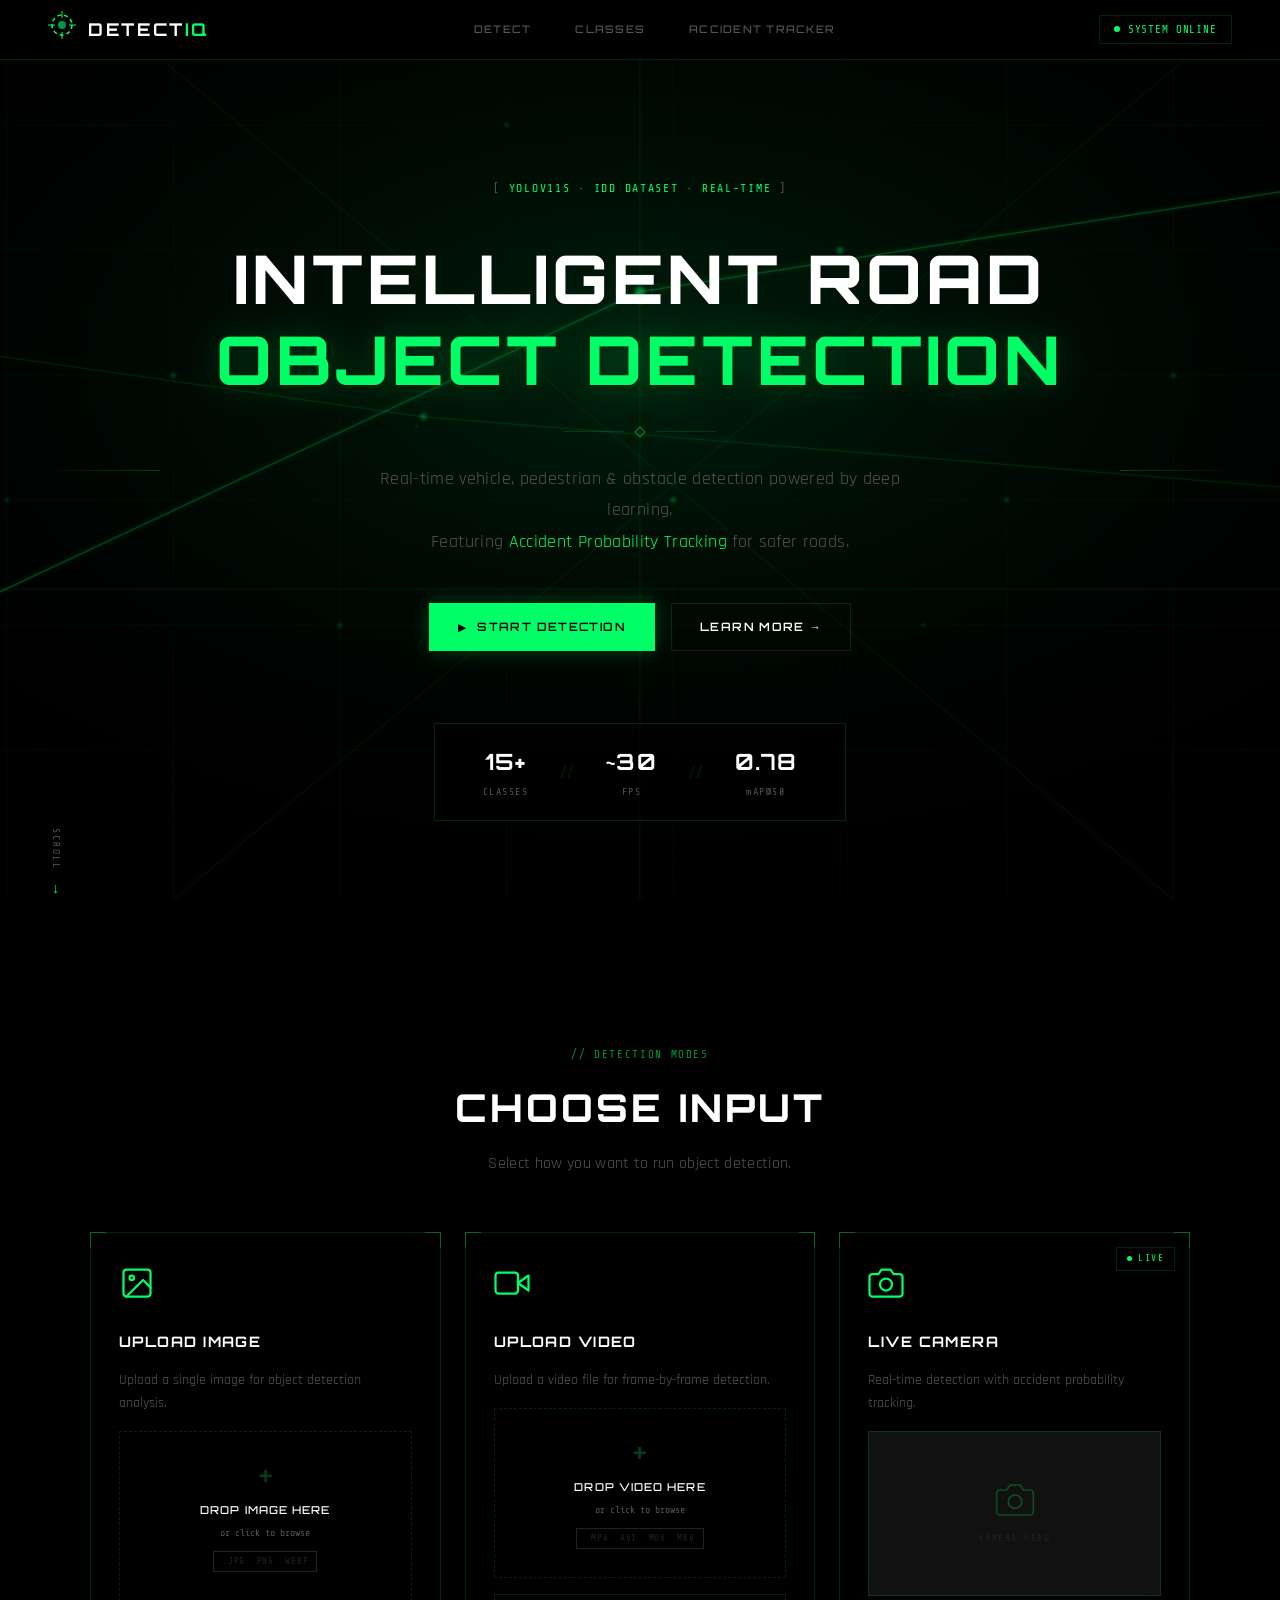
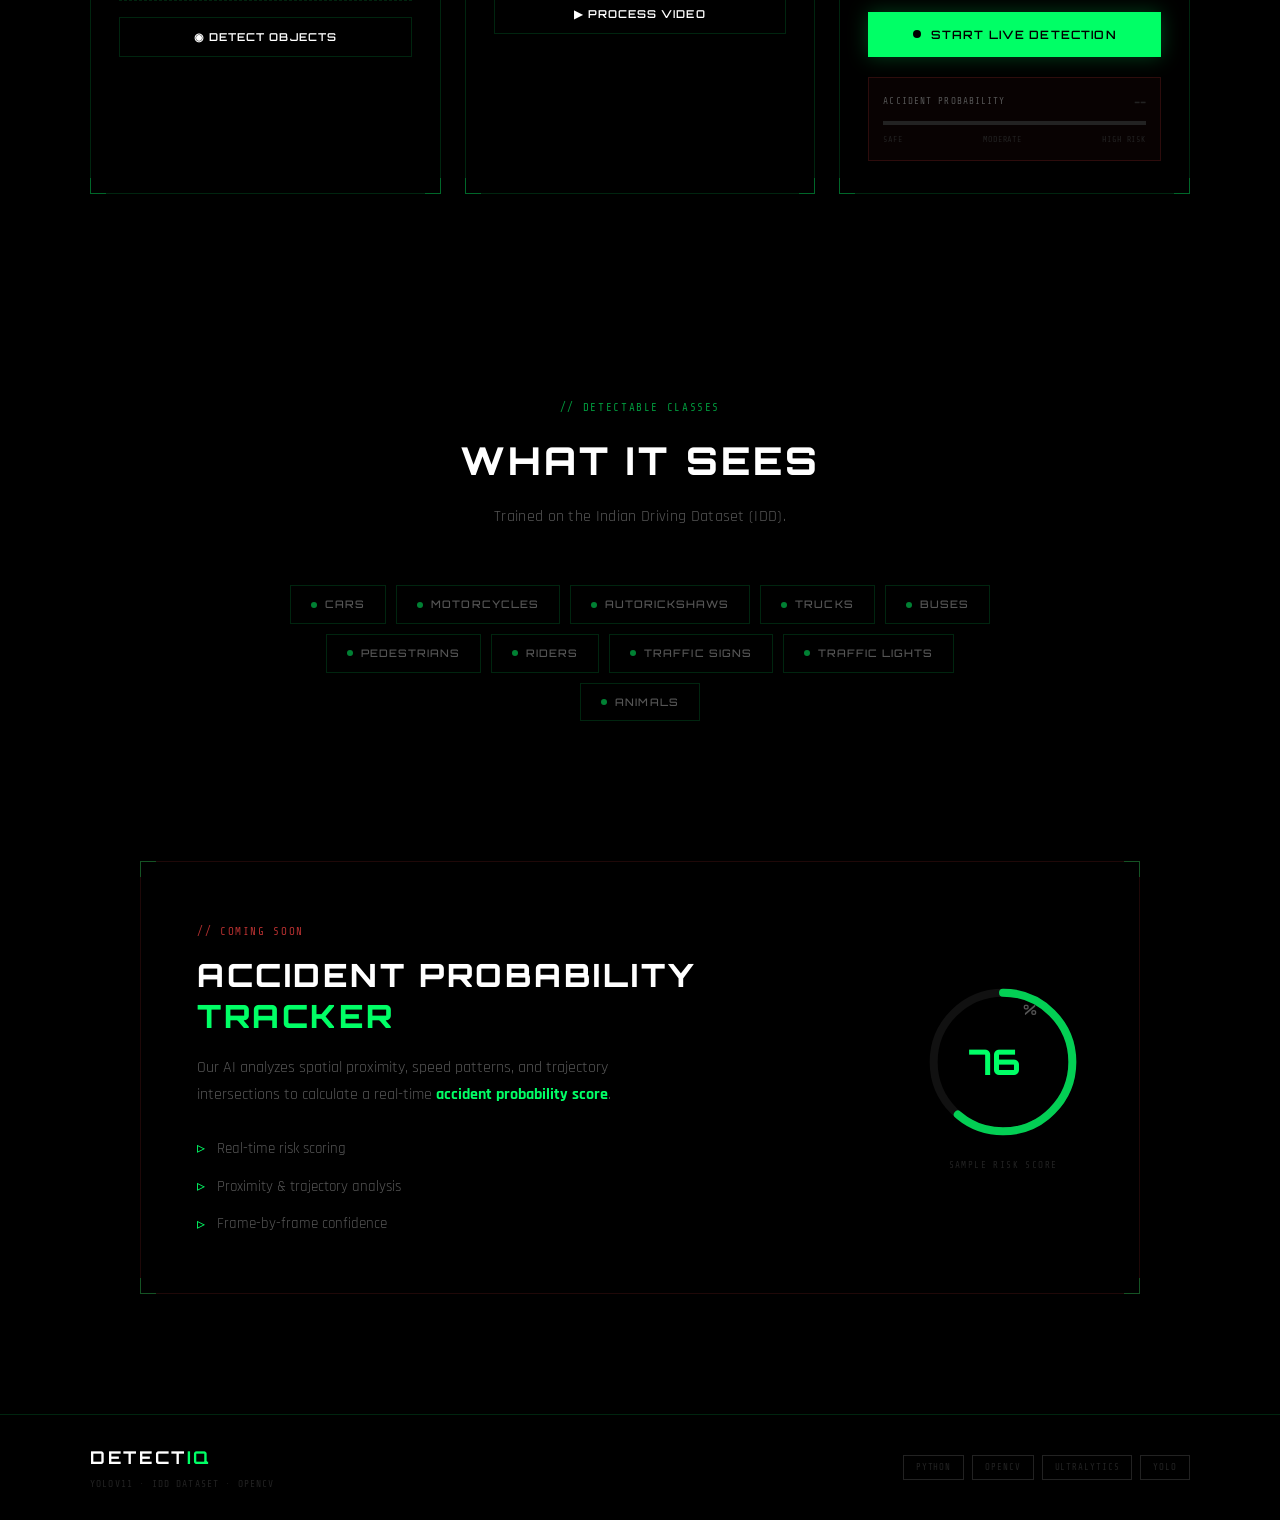
==== frontend/index.html @ 6ae64186 "Add files via upload" ====
<!DOCTYPE html>
<html lang="en">
<head>
    <meta charset="UTF-8">
    <meta name="viewport" content="width=device-width, initial-scale=1.0">
    <title>DetectIQ — Intelligent Road Detection</title>
    <meta name="description" content="AI-powered road object detection with real-time accident probability tracking.">
    <link rel="stylesheet" href="style.css">
    <link rel="preconnect" href="https://fonts.googleapis.com">
    <link rel="preconnect" href="https://fonts.gstatic.com" crossorigin>
    <link href="https://fonts.googleapis.com/css2?family=Orbitron:wght@400;500;600;700;800;900&family=Rajdhani:wght@300;400;500;600;700&family=Share+Tech+Mono&display=swap" rel="stylesheet">
</head>
<body>

    <svg class="bg-svg" viewBox="0 0 1920 1080" preserveAspectRatio="xMidYMid slice" xmlns="http://www.w3.org/2000/svg">
        <defs>
            <radialGradient id="glow1" cx="50%" cy="40%" r="60%">
                <stop offset="0%" stop-color="#00ff6620"/>
                <stop offset="100%" stop-color="transparent"/>
            </radialGradient>
            <filter id="blur1">
                <feGaussianBlur stdDeviation="2"/>
            </filter>
            <filter id="blur2">
                <feGaussianBlur stdDeviation="4"/>
            </filter>
            <filter id="glow-filter">
                <feGaussianBlur stdDeviation="3" result="blur"/>
                <feMerge>
                    <feMergeNode in="blur"/>
                    <feMergeNode in="SourceGraphic"/>
                </feMerge>
            </filter>
        </defs>

        <rect width="1920" height="1080" fill="url(#glow1)"/>

        <g stroke="#0a2a0a" stroke-width="0.5" opacity="0.6">
            
            <line x1="200" y1="0" x2="200" y2="1080"/>
            <line x1="400" y1="0" x2="400" y2="1080"/>
            <line x1="600" y1="0" x2="600" y2="1080"/>
            <line x1="800" y1="0" x2="800" y2="1080"/>
            <line x1="1000" y1="0" x2="1000" y2="1080"/>
            <line x1="1200" y1="0" x2="1200" y2="1080"/>
            <line x1="1400" y1="0" x2="1400" y2="1080"/>
            <line x1="1600" y1="0" x2="1600" y2="1080"/>
            
            <line x1="0" y1="150" x2="1920" y2="150"/>
            <line x1="0" y1="300" x2="1920" y2="300"/>
            <line x1="0" y1="450" x2="1920" y2="450"/>
            <line x1="0" y1="600" x2="1920" y2="600"/>
            <line x1="0" y1="750" x2="1920" y2="750"/>
            <line x1="0" y1="900" x2="1920" y2="900"/>
        </g>

        <g filter="url(#glow-filter)">
            
            <line x1="0" y1="800" x2="960" y2="350" stroke="#00ff66" stroke-width="1.5" opacity="0.25"/>
            <line x1="960" y1="350" x2="1920" y2="200" stroke="#00ff66" stroke-width="1.5" opacity="0.25"/>
            
            <line x1="0" y1="400" x2="700" y2="500" stroke="#00ff66" stroke-width="1" opacity="0.15"/>
            <line x1="700" y1="500" x2="1920" y2="600" stroke="#00ff66" stroke-width="1" opacity="0.15"/>
            
            <line x1="960" y1="0" x2="960" y2="1080" stroke="#00ff66" stroke-width="1" opacity="0.1"/>
            
            <line x1="300" y1="0" x2="1600" y2="1080" stroke="#00ff66" stroke-width="0.8" opacity="0.12"/>
            <line x1="1700" y1="0" x2="400" y2="1080" stroke="#00ff66" stroke-width="0.8" opacity="0.12"/>
        </g>

        <g filter="url(#blur1)">
            <circle cx="960" cy="350" r="6" fill="#00ff66" opacity="0.4"/>
            <circle cx="700" cy="500" r="4" fill="#00ff66" opacity="0.3"/>
            <circle cx="400" cy="450" r="3" fill="#00ff66" opacity="0.25"/>
            <circle cx="1200" cy="300" r="4" fill="#00ff66" opacity="0.3"/>
            <circle cx="1400" cy="600" r="3" fill="#00ff66" opacity="0.2"/>
            <circle cx="600" cy="750" r="3" fill="#00ff66" opacity="0.2"/>
            <circle cx="200" cy="600" r="2.5" fill="#00ff66" opacity="0.2"/>
            <circle cx="1600" cy="450" r="3" fill="#00ff66" opacity="0.2"/>
            <circle cx="1000" cy="600" r="3.5" fill="#00ff66" opacity="0.25"/>
            <circle cx="800" cy="150" r="2.5" fill="#00ff66" opacity="0.2"/>
            <circle cx="500" cy="300" r="2" fill="#00ff66" opacity="0.15"/>
            <circle cx="1300" cy="750" r="2.5" fill="#00ff66" opacity="0.15"/>
        </g>

        <circle cx="960" cy="350" r="12" fill="none" stroke="#00ff66" stroke-width="0.8" opacity="0.3">
            <animate attributeName="r" values="12;24;12" dur="3s" repeatCount="indefinite"/>
            <animate attributeName="opacity" values="0.3;0;0.3" dur="3s" repeatCount="indefinite"/>
        </circle>
        <circle cx="960" cy="350" r="20" fill="none" stroke="#00ff66" stroke-width="0.5" opacity="0.15">
            <animate attributeName="r" values="20;36;20" dur="3s" begin="0.5s" repeatCount="indefinite"/>
            <animate attributeName="opacity" values="0.15;0;0.15" dur="3s" begin="0.5s" repeatCount="indefinite"/>
        </circle>

        <line x1="0" y1="0" x2="1920" y2="0" stroke="#00ff66" stroke-width="1" opacity="0.08">
            <animate attributeName="y1" values="0;1080;0" dur="8s" repeatCount="indefinite"/>
            <animate attributeName="y2" values="0;1080;0" dur="8s" repeatCount="indefinite"/>
        </line>

        <g fill="#00ff66" opacity="0.35">
            <rect x="920" y="370" width="4" height="4" rx="1">
                <animate attributeName="opacity" values="0.35;0.1;0.35" dur="2s" repeatCount="indefinite"/>
            </rect>
            <rect x="980" y="340" width="3" height="3" rx="1">
                <animate attributeName="opacity" values="0.2;0.4;0.2" dur="1.5s" repeatCount="indefinite"/>
            </rect>
            <rect x="940" y="360" width="3" height="3" rx="1">
                <animate attributeName="opacity" values="0.3;0.1;0.3" dur="2.5s" repeatCount="indefinite"/>
            </rect>
            <rect x="690" y="510" width="3" height="3" rx="1">
                <animate attributeName="opacity" values="0.2;0.35;0.2" dur="2s" repeatCount="indefinite"/>
            </rect>
            <rect x="1210" y="310" width="3" height="3" rx="1">
                <animate attributeName="opacity" values="0.3;0.15;0.3" dur="1.8s" repeatCount="indefinite"/>
            </rect>
        </g>

        <g stroke="#00ff66" stroke-width="1" fill="none" opacity="0.2">
            
            <polyline points="50,50 50,30 70,30"/>
            <polyline points="50,50 50,70 70,70" transform="translate(0,0)"/>
            
            <polyline points="1870,30 1870,50 1850,50" transform="translate(0,0)"/>
            <polyline points="1850,30 1870,30 1870,50"/>
            
            <polyline points="50,1030 50,1050 70,1050"/>
            <polyline points="1850,1050 1870,1050 1870,1030"/>
        </g>
    </svg>

    <nav class="navbar">
        <div class="nav-brand">
            <div class="brand-icon">
                
                <svg width="28" height="28" viewBox="0 0 28 28" fill="none">
                    <circle cx="14" cy="14" r="10" stroke="#00ff66" stroke-width="1.5" stroke-dasharray="4 3"/>
                    <circle cx="14" cy="14" r="4" fill="#00ff66" opacity="0.6"/>
                    <line x1="14" y1="0" x2="14" y2="7" stroke="#00ff66" stroke-width="1"/>
                    <line x1="14" y1="21" x2="14" y2="28" stroke="#00ff66" stroke-width="1"/>
                    <line x1="0" y1="14" x2="7" y2="14" stroke="#00ff66" stroke-width="1"/>
                    <line x1="21" y1="14" x2="28" y2="14" stroke="#00ff66" stroke-width="1"/>
                </svg>
            </div>
            <span class="brand-text">DETECT<span class="brand-accent">IQ</span></span>
        </div>
        <div class="nav-links">
            <a href="#detect" class="nav-link">DETECT</a>
            <a href="#features" class="nav-link">CLASSES</a>
            <a href="#accident" class="nav-link">ACCIDENT TRACKER</a>
        </div>
        <div class="nav-status">
            <span class="status-dot"></span>
            <span class="status-text">SYSTEM ONLINE</span>
        </div>
    </nav>

    <section class="hero">
        <div class="hero-hud-line hero-hud-line--left"></div>
        <div class="hero-hud-line hero-hud-line--right"></div>

        <div class="hero-tag">
            <span class="tag-bracket">[</span>
            YOLOV11S &middot; IDD DATASET &middot; REAL-TIME
            <span class="tag-bracket">]</span>
        </div>

        <h1 class="hero-title">
            <span class="title-line">INTELLIGENT ROAD</span>
            <span class="title-line title-line--accent">OBJECT DETECTION</span>
        </h1>

        <div class="hero-divider">
            <span class="divider-line"></span>
            <span class="divider-diamond"></span>
            <span class="divider-line"></span>
        </div>

        <p class="hero-subtitle">
            Real-time vehicle, pedestrian & obstacle detection powered by deep learning.<br>
            Featuring <span class="text-green">Accident Probability Tracking</span> for safer roads.
        </p>

        <div class="hero-actions">
            <a href="#detect" class="btn btn-primary">
                <span class="btn-icon">▶</span>
                START DETECTION
            </a>
            <a href="#features" class="btn btn-outline">
                LEARN MORE →
            </a>
        </div>

        <div class="stats-bar">
            <div class="stat">
                <span class="stat-value">15+</span>
                <span class="stat-label">CLASSES</span>
            </div>
            <div class="stat-sep">//</div>
            <div class="stat">
                <span class="stat-value">~30</span>
                <span class="stat-label">FPS</span>
            </div>
            <div class="stat-sep">//</div>
            <div class="stat">
                <span class="stat-value">0.78</span>
                <span class="stat-label">mAP@50</span>
            </div>
        </div>

        <div class="scroll-indicator">
            <span class="scroll-text">SCROLL</span>
            <span class="scroll-arrow">↓</span>
        </div>
    </section>

    <section class="detect-section" id="detect">
        <div class="section-header">
            <span class="section-tag">// DETECTION MODES</span>
            <h2 class="section-title">CHOOSE INPUT</h2>
            <p class="section-desc">Select how you want to run object detection.</p>
        </div>

        <div class="cards-grid">

            <div class="detect-card">
                <div class="card-corner card-corner--tl"></div>
                <div class="card-corner card-corner--tr"></div>
                <div class="card-corner card-corner--bl"></div>
                <div class="card-corner card-corner--br"></div>

                <div class="card-icon">
                    <svg width="36" height="36" viewBox="0 0 24 24" fill="none" stroke="#00ff66" stroke-width="1.5" stroke-linecap="round" stroke-linejoin="round">
                        <rect x="3" y="3" width="18" height="18" rx="2" ry="2"/>
                        <circle cx="8.5" cy="8.5" r="1.5"/>
                        <polyline points="21 15 16 10 5 21"/>
                    </svg>
                </div>
                <h3 class="card-title">UPLOAD IMAGE</h3>
                <p class="card-desc">Upload a single image for object detection analysis.</p>

                <div class="upload-zone" id="drop-zone-image">
                    <div class="upload-crosshair">+</div>
                    <p class="upload-text">DROP IMAGE HERE</p>
                    <p class="upload-hint">or click to browse</p>
                    <span class="upload-formats">.JPG .PNG .WEBP</span>
                    <input type="file" id="input-image" accept="image/*" hidden>
                </div>

                <button class="btn btn-card" id="btn-detect-image">
                    ◉ DETECT OBJECTS
                </button>
            </div>

            <div class="detect-card">
                <div class="card-corner card-corner--tl"></div>
                <div class="card-corner card-corner--tr"></div>
                <div class="card-corner card-corner--bl"></div>
                <div class="card-corner card-corner--br"></div>

                <div class="card-icon">
                    <svg width="36" height="36" viewBox="0 0 24 24" fill="none" stroke="#00ff66" stroke-width="1.5" stroke-linecap="round" stroke-linejoin="round">
                        <polygon points="23 7 16 12 23 17 23 7"/>
                        <rect x="1" y="5" width="15" height="14" rx="2" ry="2"/>
                    </svg>
                </div>
                <h3 class="card-title">UPLOAD VIDEO</h3>
                <p class="card-desc">Upload a video file for frame-by-frame detection.</p>

                <div class="upload-zone" id="drop-zone-video">
                    <div class="upload-crosshair">+</div>
                    <p class="upload-text">DROP VIDEO HERE</p>
                    <p class="upload-hint">or click to browse</p>
                    <span class="upload-formats">.MP4 .AVI .MOV .MKV</span>
                    <input type="file" id="input-video" accept="video/*" hidden>
                </div>

                <button class="btn btn-card" id="btn-detect-video">
                    ▶ PROCESS VIDEO
                </button>
            </div>

            <div class="detect-card detect-card--live">
                <div class="card-corner card-corner--tl"></div>
                <div class="card-corner card-corner--tr"></div>
                <div class="card-corner card-corner--bl"></div>
                <div class="card-corner card-corner--br"></div>

                <div class="card-live-badge">
                    <span class="live-dot"></span>
                    LIVE
                </div>

                <div class="card-icon">
                    <svg width="36" height="36" viewBox="0 0 24 24" fill="none" stroke="#00ff66" stroke-width="1.5" stroke-linecap="round" stroke-linejoin="round">
                        <path d="M23 19a2 2 0 0 1-2 2H3a2 2 0 0 1-2-2V8a2 2 0 0 1 2-2h4l2-3h6l2 3h4a2 2 0 0 1 2 2z"/>
                        <circle cx="12" cy="13" r="4"/>
                    </svg>
                </div>
                <h3 class="card-title">LIVE CAMERA</h3>
                <p class="card-desc">Real-time detection with accident probability tracking.</p>

                <div class="live-preview">
                    <div class="live-placeholder">
                        <svg width="40" height="40" viewBox="0 0 24 24" fill="none" stroke="#00ff6640" stroke-width="1" stroke-linecap="round" stroke-linejoin="round">
                            <path d="M23 19a2 2 0 0 1-2 2H3a2 2 0 0 1-2-2V8a2 2 0 0 1 2-2h4l2-3h6l2 3h4a2 2 0 0 1 2 2z"/>
                            <circle cx="12" cy="13" r="4"/>
                        </svg>
                        <span>CAMERA FEED</span>
                    </div>
                    <video id="live-video" autoplay muted playsinline hidden></video>
                </div>

                <button class="btn btn-live" id="btn-start-camera">
                    <span class="btn-live-pulse"></span>
                    START LIVE DETECTION
                </button>

                <div class="accident-widget">
                    <div class="widget-header">
                        <span class="widget-label">ACCIDENT PROBABILITY</span>
                        <span class="widget-value" id="accident-value">--</span>
                    </div>
                    <div class="widget-bar">
                        <div class="widget-fill" id="accident-fill" style="width: 0%"></div>
                    </div>
                    <div class="widget-levels">
                        <span>SAFE</span>
                        <span>MODERATE</span>
                        <span>HIGH RISK</span>
                    </div>
                </div>
            </div>
        </div>
    </section>

    <section class="features-section" id="features">
        <div class="section-header">
            <span class="section-tag">// DETECTABLE CLASSES</span>
            <h2 class="section-title">WHAT IT SEES</h2>
            <p class="section-desc">Trained on the Indian Driving Dataset (IDD).</p>
        </div>

        <div class="features-grid">
            <div class="feature-chip"><span class="chip-dot"></span>CARS</div>
            <div class="feature-chip"><span class="chip-dot"></span>MOTORCYCLES</div>
            <div class="feature-chip"><span class="chip-dot"></span>AUTORICKSHAWS</div>
            <div class="feature-chip"><span class="chip-dot"></span>TRUCKS</div>
            <div class="feature-chip"><span class="chip-dot"></span>BUSES</div>
            <div class="feature-chip"><span class="chip-dot"></span>PEDESTRIANS</div>
            <div class="feature-chip"><span class="chip-dot"></span>RIDERS</div>
            <div class="feature-chip"><span class="chip-dot"></span>TRAFFIC SIGNS</div>
            <div class="feature-chip"><span class="chip-dot"></span>TRAFFIC LIGHTS</div>
            <div class="feature-chip"><span class="chip-dot"></span>ANIMALS</div>
        </div>
    </section>

    <section class="accident-section" id="accident">
        <div class="accident-card">
            <div class="card-corner card-corner--tl"></div>
            <div class="card-corner card-corner--tr"></div>
            <div class="card-corner card-corner--bl"></div>
            <div class="card-corner card-corner--br"></div>

            <div class="accident-content">
                <span class="section-tag section-tag--warn">// COMING SOON</span>
                <h2 class="accident-title">
                    ACCIDENT PROBABILITY<br>
                    <span class="text-green">TRACKER</span>
                </h2>
                <p class="accident-desc">
                    Our AI analyzes spatial proximity, speed patterns, and trajectory intersections
                    to calculate a real-time <strong class="text-green">accident probability score</strong>.
                </p>
                <div class="accident-features-list">
                    <div class="accident-feature">
                        <span class="feature-marker">▹</span>
                        <span>Real-time risk scoring</span>
                    </div>
                    <div class="accident-feature">
                        <span class="feature-marker">▹</span>
                        <span>Proximity & trajectory analysis</span>
                    </div>
                    <div class="accident-feature">
                        <span class="feature-marker">▹</span>
                        <span>Frame-by-frame confidence</span>
                    </div>
                </div>
            </div>

            <div class="accident-visual">
                <div class="gauge-ring">
                    <svg viewBox="0 0 120 120" class="gauge-svg">
                        <circle cx="60" cy="60" r="52" fill="none" stroke="#111" stroke-width="6"/>
                        <circle cx="60" cy="60" r="52" fill="none" stroke="#00ff66" stroke-width="6"
                            stroke-dasharray="200 327" stroke-dashoffset="0" stroke-linecap="round"
                            transform="rotate(-90 60 60)" class="gauge-arc" opacity="0.8"/>
                    </svg>
                    <div class="gauge-center">
                        <span class="gauge-number">76</span>
                        <span class="gauge-unit">%</span>
                    </div>
                </div>
                <span class="gauge-label">SAMPLE RISK SCORE</span>
            </div>
        </div>
    </section>

    <footer class="footer">
        <div class="footer-content">
            <div class="footer-brand">
                <span class="brand-text">DETECT<span class="brand-accent">IQ</span></span>
                <p class="footer-copy">YOLOV11 · IDD DATASET · OPENCV</p>
            </div>
            <div class="footer-tech">
                <span class="tech-badge">PYTHON</span>
                <span class="tech-badge">OPENCV</span>
                <span class="tech-badge">ULTRALYTICS</span>
                <span class="tech-badge">YOLO</span>
            </div>
        </div>
    </footer>

    <script>
        /* Upload zone interactions */
        document.getElementById('drop-zone-image').addEventListener('click', () => {
            document.getElementById('input-image').click();
        });
        document.getElementById('drop-zone-video').addEventListener('click', () => {
            document.getElementById('input-video').click();
        });

        document.getElementById('input-image').addEventListener('change', function () {
            if (this.files.length) {
                const zone = document.getElementById('drop-zone-image');
                zone.querySelector('.upload-text').textContent = this.files[0].name;
                zone.querySelector('.upload-hint').textContent = '✓ FILE SELECTED';
                zone.classList.add('upload-zone--selected');
            }
        });
        document.getElementById('input-video').addEventListener('change', function () {
            if (this.files.length) {
                const zone = document.getElementById('drop-zone-video');
                zone.querySelector('.upload-text').textContent = this.files[0].name;
                zone.querySelector('.upload-hint').textContent = '✓ FILE SELECTED';
                zone.classList.add('upload-zone--selected');
            }
        });

        ['drop-zone-image', 'drop-zone-video'].forEach(id => {
            const zone = document.getElementById(id);
            zone.addEventListener('dragover', e => { e.preventDefault(); zone.classList.add('upload-zone--hover'); });
            zone.addEventListener('dragleave', () => zone.classList.remove('upload-zone--hover'));
            zone.addEventListener('drop', e => { e.preventDefault(); zone.classList.remove('upload-zone--hover'); });
        });

        /* Smooth scroll */
        document.querySelectorAll('a[href^="#"]').forEach(link => {
            link.addEventListener('click', e => {
                e.preventDefault();
                document.querySelector(link.getAttribute('href'))?.scrollIntoView({ behavior: 'smooth' });
            });
        });
    </script>
</body>
</html>
---- frontend/style.css ----
*,
*::before,
*::after {
    margin: 0;
    padding: 0;
    box-sizing: border-box;
}

:root {
    --black: #000000;
    --white: #ffffff;
    --green: #00ff66;
    --green-dim: #00ff6640;
    --green-faint: #00ff6615;
    --green-border: #00ff6625;
    --gray: #555555;
    --gray-dim: #222222;
    --gray-faint: #111111;

    --font-display: 'Orbitron', sans-serif;
    --font-body: 'Rajdhani', sans-serif;
    --font-mono: 'Share Tech Mono', monospace;

    --radius: 2px;
    --ease: cubic-bezier(0.22, 1, 0.36, 1);
}

html {
    scroll-behavior: smooth;
    -webkit-font-smoothing: antialiased;
}

body {
    font-family: var(--font-body);
    background: var(--black);
    color: var(--white);
    line-height: 1.6;
    overflow-x: hidden;
    min-height: 100vh;
}

a {
    text-decoration: none;
    color: inherit;
}

button {
    cursor: pointer;
    font-family: inherit;
    border: none;
    outline: none;
}

.bg-svg {
    position: fixed;
    inset: 0;
    width: 100%;
    height: 100%;
    z-index: 0;
    pointer-events: none;
}

.navbar {
    position: fixed;
    top: 0;
    left: 0;
    right: 0;
    z-index: 100;
    display: flex;
    align-items: center;
    justify-content: space-between;
    padding: 0 48px;
    height: 60px;
    background: rgba(0, 0, 0, 0.85);
    backdrop-filter: blur(12px);
    border-bottom: 1px solid var(--green-border);
}

.nav-brand {
    display: flex;
    align-items: center;
    gap: 12px;
}

.brand-text {
    font-family: var(--font-display);
    font-size: 1.1rem;
    font-weight: 700;
    letter-spacing: 0.15em;
    color: var(--white);
}

.brand-accent {
    color: var(--green);
}

.nav-links {
    display: flex;
    align-items: center;
    gap: 6px;
}

.nav-link {
    padding: 6px 18px;
    font-family: var(--font-display);
    font-size: 0.65rem;
    font-weight: 500;
    letter-spacing: 0.12em;
    color: var(--gray);
    border: 1px solid transparent;
    transition: all 0.3s var(--ease);
}

.nav-link:hover {
    color: var(--white);
    border-color: var(--green-border);
    background: var(--green-faint);
}

.nav-status {
    display: flex;
    align-items: center;
    gap: 8px;
    padding: 5px 14px;
    border: 1px solid var(--green-border);
}

.status-dot {
    width: 6px;
    height: 6px;
    background: var(--green);
    border-radius: 50%;
    animation: pulse 2s ease-in-out infinite;
}

@keyframes pulse {

    0%,
    100% {
        opacity: 1;
        box-shadow: 0 0 0 0 var(--green-dim);
    }

    50% {
        opacity: 0.6;
        box-shadow: 0 0 0 6px transparent;
    }
}

.status-text {
    font-family: var(--font-mono);
    font-size: 0.68rem;
    color: var(--green);
    letter-spacing: 0.08em;
}

.hero {
    position: relative;
    z-index: 1;
    display: flex;
    flex-direction: column;
    align-items: center;
    text-align: center;
    padding: 180px 40px 120px;
    min-height: 100vh;
    justify-content: center;
}

.hero-hud-line {
    position: absolute;
    top: 50%;
    width: 120px;
    height: 1px;
    background: linear-gradient(90deg, transparent, var(--green-dim));
}

.hero-hud-line--left {
    left: 40px;
    background: linear-gradient(90deg, transparent, var(--green-dim));
}

.hero-hud-line--right {
    right: 40px;
    background: linear-gradient(270deg, transparent, var(--green-dim));
}

.hero-tag {
    font-family: var(--font-mono);
    font-size: 0.72rem;
    color: var(--green);
    letter-spacing: 0.15em;
    margin-bottom: 40px;
    opacity: 0.7;
    animation: fade-up 0.6s var(--ease) both;
}

.tag-bracket {
    color: var(--gray);
}

.hero-title {
    margin-bottom: 28px;
    animation: fade-up 0.6s 0.1s var(--ease) both;
}

.title-line {
    display: block;
    font-family: var(--font-display);
    font-size: clamp(2.2rem, 5.5vw, 4.2rem);
    font-weight: 800;
    letter-spacing: 0.06em;
    line-height: 1.2;
    color: var(--white);
}

.title-line--accent {
    color: var(--green);
    text-shadow: 0 0 40px var(--green-dim);
}

.hero-divider {
    display: flex;
    align-items: center;
    gap: 12px;
    margin-bottom: 28px;
    animation: fade-up 0.6s 0.15s var(--ease) both;
}

.divider-line {
    width: 60px;
    height: 1px;
    background: var(--green-border);
}

.divider-diamond {
    width: 8px;
    height: 8px;
    border: 1px solid var(--green);
    transform: rotate(45deg);
    opacity: 0.5;
}

.hero-subtitle {
    font-family: var(--font-body);
    font-size: 1.1rem;
    font-weight: 400;
    color: var(--gray);
    max-width: 560px;
    line-height: 1.8;
    margin-bottom: 44px;
    letter-spacing: 0.02em;
    animation: fade-up 0.6s 0.2s var(--ease) both;
}

.text-green {
    color: var(--green);
}

.hero-actions {
    display: flex;
    align-items: center;
    gap: 16px;
    margin-bottom: 72px;
    animation: fade-up 0.6s 0.3s var(--ease) both;
}

@keyframes fade-up {
    from {
        opacity: 0;
        transform: translateY(24px);
    }

    to {
        opacity: 1;
        transform: translateY(0);
    }
}

.btn {
    display: inline-flex;
    align-items: center;
    gap: 10px;
    font-family: var(--font-display);
    font-size: 0.72rem;
    font-weight: 600;
    letter-spacing: 0.12em;
    padding: 14px 28px;
    transition: all 0.3s var(--ease);
}

.btn-primary {
    background: var(--green);
    color: var(--black);
    border: 1px solid var(--green);
    box-shadow: 0 0 20px var(--green-dim);
}

.btn-primary:hover {
    box-shadow: 0 0 40px var(--green-dim), 0 0 80px rgba(0, 255, 102, 0.1);
    transform: translateY(-2px);
}

.btn-icon {
    font-size: 0.65rem;
}

.btn-outline {
    color: var(--white);
    border: 1px solid var(--green-border);
    background: transparent;
}

.btn-outline:hover {
    border-color: var(--green);
    background: var(--green-faint);
    color: var(--green);
}

.btn-card {
    width: 100%;
    justify-content: center;
    padding: 12px 20px;
    font-family: var(--font-display);
    font-size: 0.68rem;
    font-weight: 600;
    letter-spacing: 0.1em;
    color: var(--white);
    background: transparent;
    border: 1px solid var(--green-border);
    transition: all 0.3s var(--ease);
}

.btn-card:hover {
    background: var(--green-faint);
    border-color: var(--green);
    color: var(--green);
    box-shadow: 0 0 16px var(--green-faint);
}

.btn-live {
    width: 100%;
    justify-content: center;
    padding: 14px 20px;
    font-family: var(--font-display);
    font-size: 0.72rem;
    font-weight: 600;
    letter-spacing: 0.1em;
    color: var(--black);
    background: var(--green);
    border: 1px solid var(--green);
    box-shadow: 0 0 20px var(--green-dim);
    transition: all 0.3s var(--ease);
}

.btn-live:hover {
    box-shadow: 0 0 40px var(--green-dim);
    transform: translateY(-2px);
}

.btn-live-pulse {
    width: 8px;
    height: 8px;
    background: var(--black);
    border-radius: 50%;
    animation: pulse 1.5s ease-in-out infinite;
}

.stats-bar {
    display: flex;
    align-items: center;
    gap: 32px;
    padding: 20px 48px;
    border: 1px solid var(--green-border);
    background: rgba(0, 0, 0, 0.6);
    animation: fade-up 0.6s 0.4s var(--ease) both;
}

.stat {
    display: flex;
    flex-direction: column;
    align-items: center;
    gap: 4px;
}

.stat-value {
    font-family: var(--font-display);
    font-size: 1.4rem;
    font-weight: 700;
    letter-spacing: 0.05em;
    color: var(--white);
}

.stat-label {
    font-family: var(--font-mono);
    font-size: 0.62rem;
    color: var(--gray);
    letter-spacing: 0.15em;
}

.stat-sep {
    font-family: var(--font-mono);
    color: var(--green-border);
    font-size: 0.8rem;
}

.scroll-indicator {
    position: absolute;
    bottom: 40px;
    left: 48px;
    display: flex;
    flex-direction: column;
    align-items: center;
    gap: 8px;
    animation: fade-up 0.6s 0.5s var(--ease) both;
}

.scroll-text {
    font-family: var(--font-mono);
    font-size: 0.6rem;
    letter-spacing: 0.2em;
    color: var(--gray);
    writing-mode: vertical-lr;
}

.scroll-arrow {
    color: var(--green);
    font-size: 0.9rem;
    animation: bob 2s ease-in-out infinite;
}

@keyframes bob {

    0%,
    100% {
        transform: translateY(0);
    }

    50% {
        transform: translateY(6px);
    }
}

.section-header {
    text-align: center;
    margin-bottom: 56px;
}

.section-tag {
    display: inline-block;
    font-family: var(--font-mono);
    font-size: 0.68rem;
    letter-spacing: 0.15em;
    color: var(--green);
    opacity: 0.6;
    margin-bottom: 14px;
}

.section-tag--warn {
    color: #ff4444;
    opacity: 0.7;
}

.section-title {
    font-family: var(--font-display);
    font-size: clamp(1.6rem, 3.5vw, 2.4rem);
    font-weight: 800;
    letter-spacing: 0.08em;
    margin-bottom: 12px;
    color: var(--white);
}

.section-desc {
    font-family: var(--font-body);
    font-size: 1rem;
    color: var(--gray);
    letter-spacing: 0.02em;
}

.detect-section {
    position: relative;
    z-index: 1;
    padding: 100px 40px 120px;
}

.cards-grid {
    display: grid;
    grid-template-columns: repeat(3, 1fr);
    gap: 24px;
    max-width: 1100px;
    margin: 0 auto;
}

.detect-card {
    position: relative;
    background: rgba(0, 0, 0, 0.7);
    border: 1px solid var(--green-border);
    padding: 32px 28px;
    display: flex;
    flex-direction: column;
    gap: 16px;
    transition: all 0.4s var(--ease);
}

.detect-card:hover {
    border-color: var(--green-dim);
    background: rgba(0, 255, 102, 0.02);
    box-shadow: 0 0 30px rgba(0, 255, 102, 0.05);
}

.card-corner {
    position: absolute;
    width: 16px;
    height: 16px;
    border-color: var(--green);
    border-style: solid;
    border-width: 0;
    opacity: 0.3;
    transition: opacity 0.3s var(--ease);
}

.detect-card:hover .card-corner {
    opacity: 0.7;
}

.card-corner--tl {
    top: -1px;
    left: -1px;
    border-top-width: 1px;
    border-left-width: 1px;
}

.card-corner--tr {
    top: -1px;
    right: -1px;
    border-top-width: 1px;
    border-right-width: 1px;
}

.card-corner--bl {
    bottom: -1px;
    left: -1px;
    border-bottom-width: 1px;
    border-left-width: 1px;
}

.card-corner--br {
    bottom: -1px;
    right: -1px;
    border-bottom-width: 1px;
    border-right-width: 1px;
}

.card-live-badge {
    position: absolute;
    top: 14px;
    right: 14px;
    display: flex;
    align-items: center;
    gap: 6px;
    font-family: var(--font-mono);
    font-size: 0.6rem;
    letter-spacing: 0.15em;
    color: var(--green);
    padding: 3px 10px;
    border: 1px solid var(--green-border);
}

.live-dot {
    width: 5px;
    height: 5px;
    background: var(--green);
    border-radius: 50%;
    animation: pulse 1.5s ease-in-out infinite;
}

.card-icon {
    margin-bottom: 4px;
}

.card-title {
    font-family: var(--font-display);
    font-size: 0.9rem;
    font-weight: 700;
    letter-spacing: 0.1em;
    color: var(--white);
}

.card-desc {
    font-family: var(--font-body);
    font-size: 0.9rem;
    color: var(--gray);
    line-height: 1.6;
}

.upload-zone {
    border: 1px dashed var(--green-border);
    padding: 28px 16px;
    display: flex;
    flex-direction: column;
    align-items: center;
    gap: 6px;
    cursor: pointer;
    transition: all 0.3s var(--ease);
    background: transparent;
}

.upload-zone:hover,
.upload-zone--hover {
    border-color: var(--green);
    background: var(--green-faint);
}

.upload-zone--selected {
    border-color: var(--green);
    border-style: solid;
}

.upload-crosshair {
    font-family: var(--font-mono);
    font-size: 2rem;
    color: var(--green-dim);
    line-height: 1;
    margin-bottom: 4px;
    transition: color 0.3s var(--ease);
}

.upload-zone:hover .upload-crosshair {
    color: var(--green);
}

.upload-text {
    font-family: var(--font-display);
    font-size: 0.68rem;
    font-weight: 500;
    letter-spacing: 0.1em;
    color: var(--white);
}

.upload-hint {
    font-family: var(--font-mono);
    font-size: 0.62rem;
    color: var(--gray);
}

.upload-formats {
    font-family: var(--font-mono);
    font-size: 0.58rem;
    color: var(--gray-dim);
    letter-spacing: 0.08em;
    margin-top: 4px;
    padding: 2px 8px;
    border: 1px solid var(--gray-dim);
}

.live-preview {
    aspect-ratio: 16 / 9;
    background: var(--gray-faint);
    border: 1px solid var(--green-border);
    display: flex;
    align-items: center;
    justify-content: center;
    overflow: hidden;
}

.live-placeholder {
    display: flex;
    flex-direction: column;
    align-items: center;
    gap: 10px;
}

.live-placeholder span {
    font-family: var(--font-mono);
    font-size: 0.62rem;
    letter-spacing: 0.15em;
    color: var(--gray-dim);
}

#live-video {
    width: 100%;
    height: 100%;
    object-fit: cover;
}

.accident-widget {
    padding: 14px;
    border: 1px solid rgba(255, 68, 68, 0.15);
    background: rgba(255, 68, 68, 0.03);
    margin-top: 4px;
}

.widget-header {
    display: flex;
    align-items: center;
    justify-content: space-between;
    margin-bottom: 10px;
}

.widget-label {
    font-family: var(--font-mono);
    font-size: 0.58rem;
    letter-spacing: 0.12em;
    color: var(--gray);
}

.widget-value {
    font-family: var(--font-display);
    font-size: 0.75rem;
    font-weight: 700;
    color: var(--gray-dim);
}

.widget-bar {
    height: 4px;
    background: var(--gray-dim);
    margin-bottom: 8px;
}

.widget-fill {
    height: 100%;
    background: linear-gradient(90deg, var(--green), #ff4444);
    transition: width 0.5s var(--ease);
}

.widget-levels {
    display: flex;
    justify-content: space-between;
    font-family: var(--font-mono);
    font-size: 0.52rem;
    letter-spacing: 0.1em;
    color: var(--gray-dim);
}

.features-section {
    position: relative;
    z-index: 1;
    padding: 80px 40px 100px;
}

.features-grid {
    display: flex;
    flex-wrap: wrap;
    justify-content: center;
    gap: 10px;
    max-width: 750px;
    margin: 0 auto;
}

.feature-chip {
    display: inline-flex;
    align-items: center;
    gap: 8px;
    padding: 10px 20px;
    background: transparent;
    border: 1px solid var(--green-border);
    font-family: var(--font-display);
    font-size: 0.65rem;
    font-weight: 500;
    letter-spacing: 0.1em;
    color: var(--gray);
    transition: all 0.3s var(--ease);
}

.feature-chip:hover {
    border-color: var(--green);
    color: var(--white);
    background: var(--green-faint);
    transform: translateY(-2px);
    box-shadow: 0 0 12px var(--green-faint);
}

.chip-dot {
    width: 6px;
    height: 6px;
    background: var(--green);
    border-radius: 50%;
    opacity: 0.5;
}

.feature-chip:hover .chip-dot {
    opacity: 1;
    box-shadow: 0 0 8px var(--green-dim);
}

.accident-section {
    position: relative;
    z-index: 1;
    padding: 40px 40px 120px;
}

.accident-card {
    position: relative;
    max-width: 1000px;
    margin: 0 auto;
    display: grid;
    grid-template-columns: 1fr auto;
    gap: 60px;
    align-items: center;
    padding: 56px;
    background: rgba(0, 0, 0, 0.7);
    border: 1px solid rgba(255, 68, 68, 0.12);
}

.accident-content {
    position: relative;
}

.accident-title {
    font-family: var(--font-display);
    font-size: clamp(1.5rem, 3vw, 2rem);
    font-weight: 800;
    letter-spacing: 0.08em;
    line-height: 1.3;
    margin-bottom: 16px;
    color: var(--white);
}

.accident-desc {
    font-family: var(--font-body);
    font-size: 1rem;
    color: var(--gray);
    line-height: 1.7;
    margin-bottom: 28px;
    max-width: 460px;
}

.accident-features-list {
    display: flex;
    flex-direction: column;
    gap: 12px;
}

.accident-feature {
    display: flex;
    align-items: center;
    gap: 12px;
    font-family: var(--font-body);
    font-size: 0.95rem;
    color: var(--gray);
}

.feature-marker {
    color: var(--green);
    font-size: 1rem;
}

.accident-visual {
    display: flex;
    flex-direction: column;
    align-items: center;
    gap: 16px;
}

.gauge-ring {
    position: relative;
    width: 160px;
    height: 160px;
}

.gauge-svg {
    width: 100%;
    height: 100%;
}

.gauge-arc {
    animation: gauge-fill 2.5s 0.5s var(--ease) both;
}

@keyframes gauge-fill {
    from {
        stroke-dasharray: 0 327;
    }

    to {
        stroke-dasharray: 200 327;
    }
}

.gauge-center {
    position: absolute;
    inset: 0;
    display: flex;
    align-items: center;
    justify-content: center;
    gap: 2px;
}

.gauge-number {
    font-family: var(--font-display);
    font-size: 2.2rem;
    font-weight: 800;
    color: var(--green);
}

.gauge-unit {
    font-family: var(--font-display);
    font-size: 0.9rem;
    font-weight: 600;
    color: var(--gray);
    align-self: flex-start;
    margin-top: 16px;
}

.gauge-label {
    font-family: var(--font-mono);
    font-size: 0.58rem;
    letter-spacing: 0.15em;
    color: var(--gray-dim);
}

.footer {
    position: relative;
    z-index: 1;
    border-top: 1px solid var(--green-border);
    padding: 28px 48px;
}

.footer-content {
    max-width: 1100px;
    margin: 0 auto;
    display: flex;
    align-items: center;
    justify-content: space-between;
}

.footer-copy {
    font-family: var(--font-mono);
    font-size: 0.6rem;
    letter-spacing: 0.12em;
    color: var(--gray-dim);
    margin-top: 4px;
}

.footer-tech {
    display: flex;
    gap: 8px;
}

.tech-badge {
    font-family: var(--font-mono);
    font-size: 0.56rem;
    letter-spacing: 0.1em;
    color: var(--gray-dim);
    padding: 4px 12px;
    border: 1px solid var(--gray-dim);
}

@media (max-width: 900px) {
    .cards-grid {
        grid-template-columns: 1fr;
        max-width: 440px;
    }

    .accident-card {
        grid-template-columns: 1fr;
        padding: 32px 24px;
    }

    .accident-visual {
        justify-content: center;
    }

    .navbar {
        padding: 0 20px;
    }

    .nav-links {
        display: none;
    }

    .hero {
        padding: 140px 20px 100px;
    }

    .stats-bar {
        flex-direction: column;
        gap: 16px;
        padding: 20px 28px;
    }

    .stat-sep {
        display: none;
    }

    .detect-section,
    .features-section,
    .accident-section {
        padding-left: 20px;
        padding-right: 20px;
    }

    .footer-content {
        flex-direction: column;
        gap: 16px;
        text-align: center;
    }

    .scroll-indicator {
        display: none;
    }

    .hero-hud-line {
        display: none;
    }
}
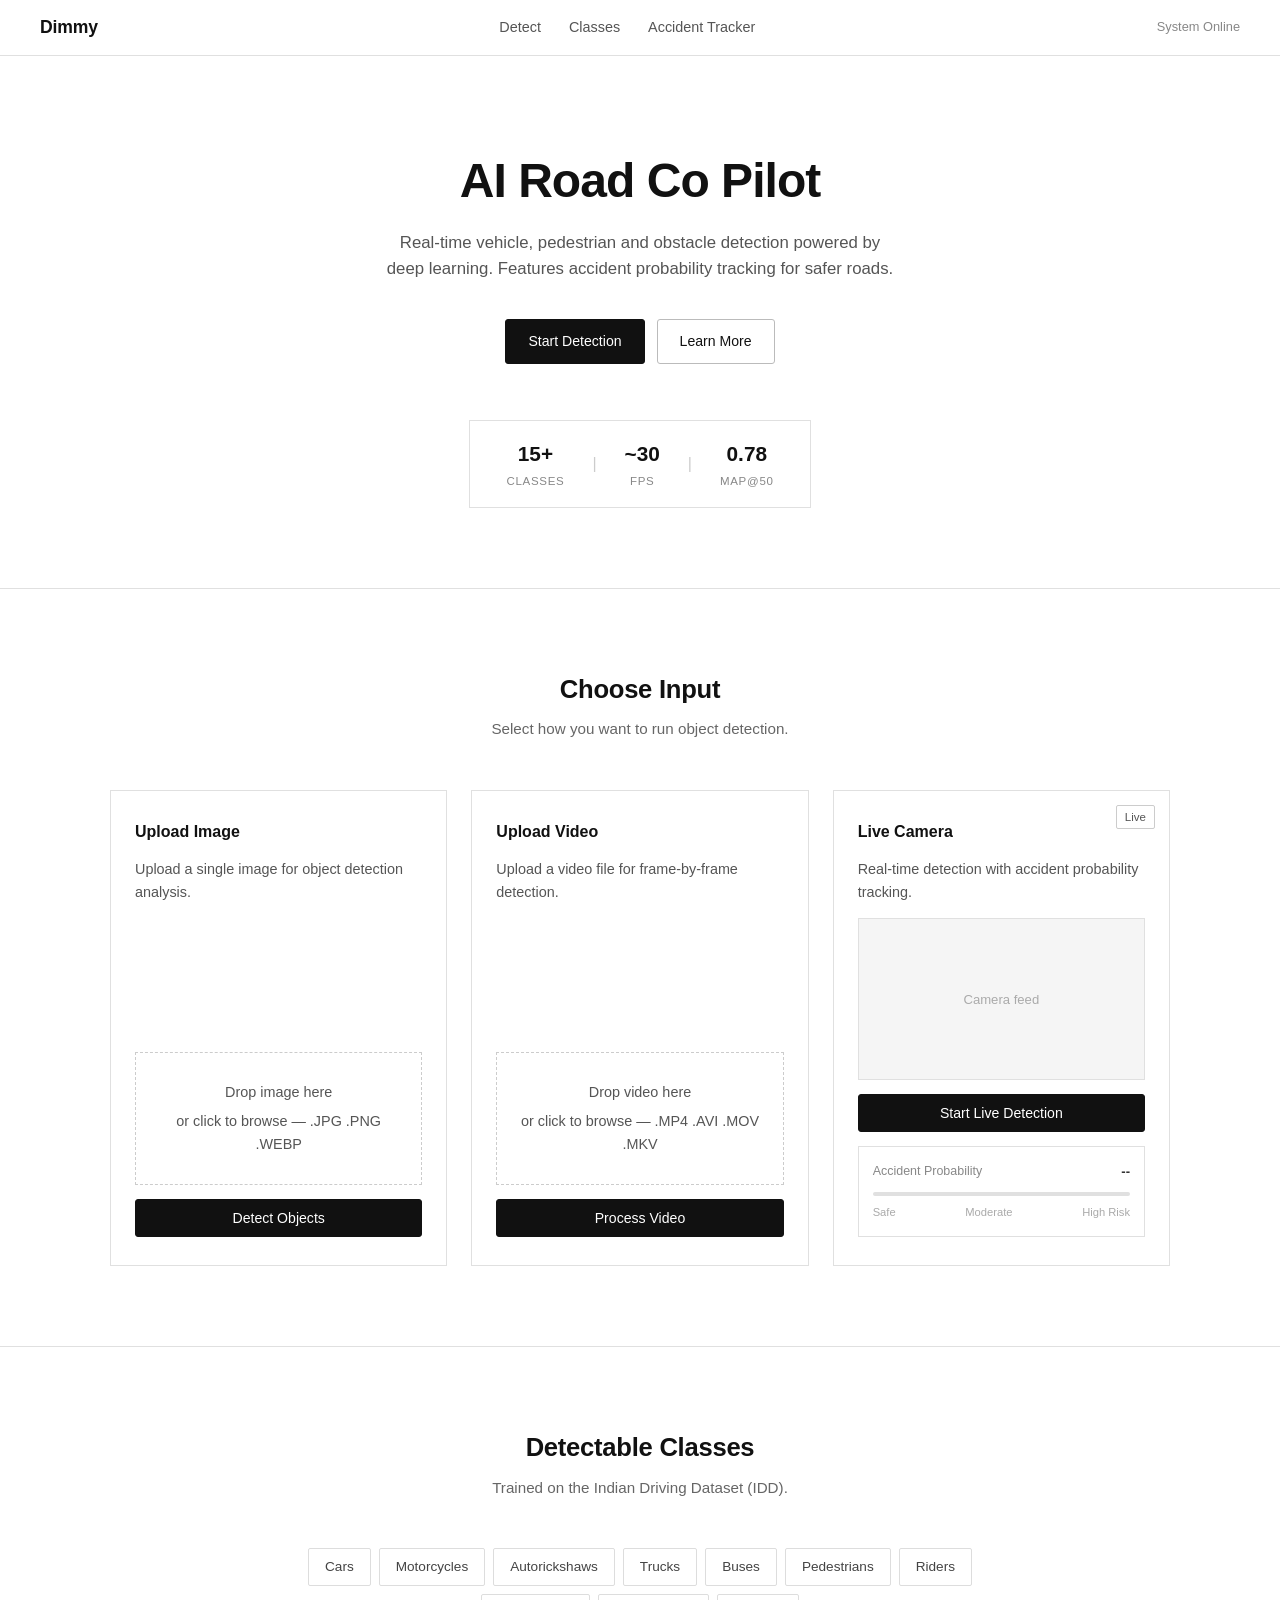
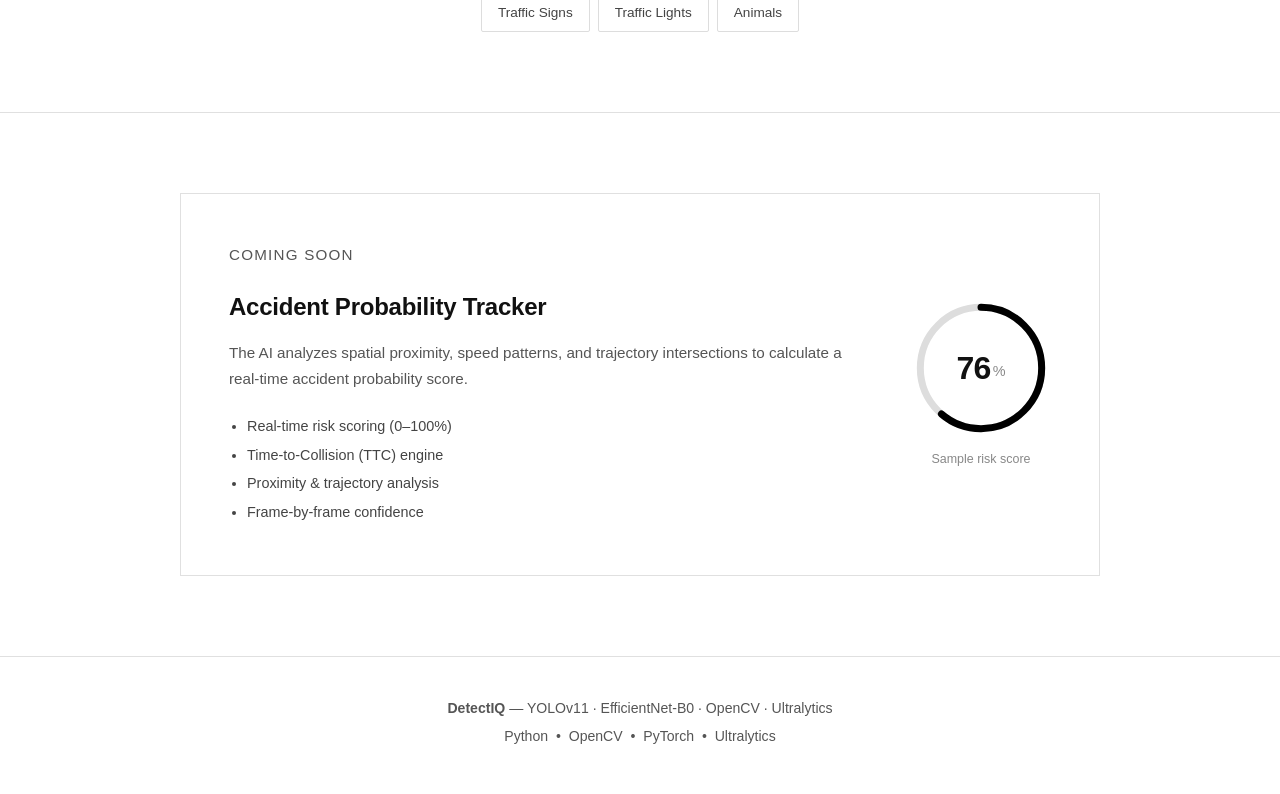
==== commit 71a703b7: "changes in UI" ====
--- a/frontend/index.html
+++ b/frontend/index.html
@@ -1,465 +1,231 @@
-<!DOCTYPE html>
-<html lang="en">
-<head>
-    <meta charset="UTF-8">
-    <meta name="viewport" content="width=device-width, initial-scale=1.0">
-    <title>DetectIQ — Intelligent Road Detection</title>
-    <meta name="description" content="AI-powered road object detection with real-time accident probability tracking.">
-    <link rel="stylesheet" href="style.css">
-    <link rel="preconnect" href="https://fonts.googleapis.com">
-    <link rel="preconnect" href="https://fonts.gstatic.com" crossorigin>
-    <link href="https://fonts.googleapis.com/css2?family=Orbitron:wght@400;500;600;700;800;900&family=Rajdhani:wght@300;400;500;600;700&family=Share+Tech+Mono&display=swap" rel="stylesheet">
-</head>
-<body>
-
-    <svg class="bg-svg" viewBox="0 0 1920 1080" preserveAspectRatio="xMidYMid slice" xmlns="http://www.w3.org/2000/svg">
-        <defs>
-            <radialGradient id="glow1" cx="50%" cy="40%" r="60%">
-                <stop offset="0%" stop-color="#00ff6620"/>
-                <stop offset="100%" stop-color="transparent"/>
-            </radialGradient>
-            <filter id="blur1">
-                <feGaussianBlur stdDeviation="2"/>
-            </filter>
-            <filter id="blur2">
-                <feGaussianBlur stdDeviation="4"/>
-            </filter>
-            <filter id="glow-filter">
-                <feGaussianBlur stdDeviation="3" result="blur"/>
-                <feMerge>
-                    <feMergeNode in="blur"/>
-                    <feMergeNode in="SourceGraphic"/>
-                </feMerge>
-            </filter>
-        </defs>
-
-        <rect width="1920" height="1080" fill="url(#glow1)"/>
-
-        <g stroke="#0a2a0a" stroke-width="0.5" opacity="0.6">
-            
-            <line x1="200" y1="0" x2="200" y2="1080"/>
-            <line x1="400" y1="0" x2="400" y2="1080"/>
-            <line x1="600" y1="0" x2="600" y2="1080"/>
-            <line x1="800" y1="0" x2="800" y2="1080"/>
-            <line x1="1000" y1="0" x2="1000" y2="1080"/>
-            <line x1="1200" y1="0" x2="1200" y2="1080"/>
-            <line x1="1400" y1="0" x2="1400" y2="1080"/>
-            <line x1="1600" y1="0" x2="1600" y2="1080"/>
-            
-            <line x1="0" y1="150" x2="1920" y2="150"/>
-            <line x1="0" y1="300" x2="1920" y2="300"/>
-            <line x1="0" y1="450" x2="1920" y2="450"/>
-            <line x1="0" y1="600" x2="1920" y2="600"/>
-            <line x1="0" y1="750" x2="1920" y2="750"/>
-            <line x1="0" y1="900" x2="1920" y2="900"/>
-        </g>
-
-        <g filter="url(#glow-filter)">
-            
-            <line x1="0" y1="800" x2="960" y2="350" stroke="#00ff66" stroke-width="1.5" opacity="0.25"/>
-            <line x1="960" y1="350" x2="1920" y2="200" stroke="#00ff66" stroke-width="1.5" opacity="0.25"/>
-            
-            <line x1="0" y1="400" x2="700" y2="500" stroke="#00ff66" stroke-width="1" opacity="0.15"/>
-            <line x1="700" y1="500" x2="1920" y2="600" stroke="#00ff66" stroke-width="1" opacity="0.15"/>
-            
-            <line x1="960" y1="0" x2="960" y2="1080" stroke="#00ff66" stroke-width="1" opacity="0.1"/>
-            
-            <line x1="300" y1="0" x2="1600" y2="1080" stroke="#00ff66" stroke-width="0.8" opacity="0.12"/>
-            <line x1="1700" y1="0" x2="400" y2="1080" stroke="#00ff66" stroke-width="0.8" opacity="0.12"/>
-        </g>
-
-        <g filter="url(#blur1)">
-            <circle cx="960" cy="350" r="6" fill="#00ff66" opacity="0.4"/>
-            <circle cx="700" cy="500" r="4" fill="#00ff66" opacity="0.3"/>
-            <circle cx="400" cy="450" r="3" fill="#00ff66" opacity="0.25"/>
-            <circle cx="1200" cy="300" r="4" fill="#00ff66" opacity="0.3"/>
-            <circle cx="1400" cy="600" r="3" fill="#00ff66" opacity="0.2"/>
-            <circle cx="600" cy="750" r="3" fill="#00ff66" opacity="0.2"/>
-            <circle cx="200" cy="600" r="2.5" fill="#00ff66" opacity="0.2"/>
-            <circle cx="1600" cy="450" r="3" fill="#00ff66" opacity="0.2"/>
-            <circle cx="1000" cy="600" r="3.5" fill="#00ff66" opacity="0.25"/>
-            <circle cx="800" cy="150" r="2.5" fill="#00ff66" opacity="0.2"/>
-            <circle cx="500" cy="300" r="2" fill="#00ff66" opacity="0.15"/>
-            <circle cx="1300" cy="750" r="2.5" fill="#00ff66" opacity="0.15"/>
-        </g>
-
-        <circle cx="960" cy="350" r="12" fill="none" stroke="#00ff66" stroke-width="0.8" opacity="0.3">
-            <animate attributeName="r" values="12;24;12" dur="3s" repeatCount="indefinite"/>
-            <animate attributeName="opacity" values="0.3;0;0.3" dur="3s" repeatCount="indefinite"/>
-        </circle>
-        <circle cx="960" cy="350" r="20" fill="none" stroke="#00ff66" stroke-width="0.5" opacity="0.15">
-            <animate attributeName="r" values="20;36;20" dur="3s" begin="0.5s" repeatCount="indefinite"/>
-            <animate attributeName="opacity" values="0.15;0;0.15" dur="3s" begin="0.5s" repeatCount="indefinite"/>
-        </circle>
-
-        <line x1="0" y1="0" x2="1920" y2="0" stroke="#00ff66" stroke-width="1" opacity="0.08">
-            <animate attributeName="y1" values="0;1080;0" dur="8s" repeatCount="indefinite"/>
-            <animate attributeName="y2" values="0;1080;0" dur="8s" repeatCount="indefinite"/>
-        </line>
-
-        <g fill="#00ff66" opacity="0.35">
-            <rect x="920" y="370" width="4" height="4" rx="1">
-                <animate attributeName="opacity" values="0.35;0.1;0.35" dur="2s" repeatCount="indefinite"/>
-            </rect>
-            <rect x="980" y="340" width="3" height="3" rx="1">
-                <animate attributeName="opacity" values="0.2;0.4;0.2" dur="1.5s" repeatCount="indefinite"/>
-            </rect>
-            <rect x="940" y="360" width="3" height="3" rx="1">
-                <animate attributeName="opacity" values="0.3;0.1;0.3" dur="2.5s" repeatCount="indefinite"/>
-            </rect>
-            <rect x="690" y="510" width="3" height="3" rx="1">
-                <animate attributeName="opacity" values="0.2;0.35;0.2" dur="2s" repeatCount="indefinite"/>
-            </rect>
-            <rect x="1210" y="310" width="3" height="3" rx="1">
-                <animate attributeName="opacity" values="0.3;0.15;0.3" dur="1.8s" repeatCount="indefinite"/>
-            </rect>
-        </g>
-
-        <g stroke="#00ff66" stroke-width="1" fill="none" opacity="0.2">
-            
-            <polyline points="50,50 50,30 70,30"/>
-            <polyline points="50,50 50,70 70,70" transform="translate(0,0)"/>
-            
-            <polyline points="1870,30 1870,50 1850,50" transform="translate(0,0)"/>
-            <polyline points="1850,30 1870,30 1870,50"/>
-            
-            <polyline points="50,1030 50,1050 70,1050"/>
-            <polyline points="1850,1050 1870,1050 1870,1030"/>
-        </g>
-    </svg>
-
-    <nav class="navbar">
-        <div class="nav-brand">
-            <div class="brand-icon">
-                
-                <svg width="28" height="28" viewBox="0 0 28 28" fill="none">
-                    <circle cx="14" cy="14" r="10" stroke="#00ff66" stroke-width="1.5" stroke-dasharray="4 3"/>
-                    <circle cx="14" cy="14" r="4" fill="#00ff66" opacity="0.6"/>
-                    <line x1="14" y1="0" x2="14" y2="7" stroke="#00ff66" stroke-width="1"/>
-                    <line x1="14" y1="21" x2="14" y2="28" stroke="#00ff66" stroke-width="1"/>
-                    <line x1="0" y1="14" x2="7" y2="14" stroke="#00ff66" stroke-width="1"/>
-                    <line x1="21" y1="14" x2="28" y2="14" stroke="#00ff66" stroke-width="1"/>
-                </svg>
-            </div>
-            <span class="brand-text">DETECT<span class="brand-accent">IQ</span></span>
-        </div>
-        <div class="nav-links">
-            <a href="#detect" class="nav-link">DETECT</a>
-            <a href="#features" class="nav-link">CLASSES</a>
-            <a href="#accident" class="nav-link">ACCIDENT TRACKER</a>
-        </div>
-        <div class="nav-status">
-            <span class="status-dot"></span>
-            <span class="status-text">SYSTEM ONLINE</span>
-        </div>
-    </nav>
-
-    <section class="hero">
-        <div class="hero-hud-line hero-hud-line--left"></div>
-        <div class="hero-hud-line hero-hud-line--right"></div>
-
-        <div class="hero-tag">
-            <span class="tag-bracket">[</span>
-            YOLOV11S &middot; IDD DATASET &middot; REAL-TIME
-            <span class="tag-bracket">]</span>
-        </div>
-
-        <h1 class="hero-title">
-            <span class="title-line">INTELLIGENT ROAD</span>
-            <span class="title-line title-line--accent">OBJECT DETECTION</span>
-        </h1>
-
-        <div class="hero-divider">
-            <span class="divider-line"></span>
-            <span class="divider-diamond"></span>
-            <span class="divider-line"></span>
-        </div>
-
-        <p class="hero-subtitle">
-            Real-time vehicle, pedestrian & obstacle detection powered by deep learning.<br>
-            Featuring <span class="text-green">Accident Probability Tracking</span> for safer roads.
-        </p>
-
-        <div class="hero-actions">
-            <a href="#detect" class="btn btn-primary">
-                <span class="btn-icon">▶</span>
-                START DETECTION
-            </a>
-            <a href="#features" class="btn btn-outline">
-                LEARN MORE →
-            </a>
-        </div>
-
-        <div class="stats-bar">
-            <div class="stat">
-                <span class="stat-value">15+</span>
-                <span class="stat-label">CLASSES</span>
-            </div>
-            <div class="stat-sep">//</div>
-            <div class="stat">
-                <span class="stat-value">~30</span>
-                <span class="stat-label">FPS</span>
-            </div>
-            <div class="stat-sep">//</div>
-            <div class="stat">
-                <span class="stat-value">0.78</span>
-                <span class="stat-label">mAP@50</span>
-            </div>
-        </div>
-
-        <div class="scroll-indicator">
-            <span class="scroll-text">SCROLL</span>
-            <span class="scroll-arrow">↓</span>
-        </div>
-    </section>
-
-    <section class="detect-section" id="detect">
-        <div class="section-header">
-            <span class="section-tag">// DETECTION MODES</span>
-            <h2 class="section-title">CHOOSE INPUT</h2>
-            <p class="section-desc">Select how you want to run object detection.</p>
-        </div>
-
-        <div class="cards-grid">
-
-            <div class="detect-card">
-                <div class="card-corner card-corner--tl"></div>
-                <div class="card-corner card-corner--tr"></div>
-                <div class="card-corner card-corner--bl"></div>
-                <div class="card-corner card-corner--br"></div>
-
-                <div class="card-icon">
-                    <svg width="36" height="36" viewBox="0 0 24 24" fill="none" stroke="#00ff66" stroke-width="1.5" stroke-linecap="round" stroke-linejoin="round">
-                        <rect x="3" y="3" width="18" height="18" rx="2" ry="2"/>
-                        <circle cx="8.5" cy="8.5" r="1.5"/>
-                        <polyline points="21 15 16 10 5 21"/>
-                    </svg>
-                </div>
-                <h3 class="card-title">UPLOAD IMAGE</h3>
-                <p class="card-desc">Upload a single image for object detection analysis.</p>
-
-                <div class="upload-zone" id="drop-zone-image">
-                    <div class="upload-crosshair">+</div>
-                    <p class="upload-text">DROP IMAGE HERE</p>
-                    <p class="upload-hint">or click to browse</p>
-                    <span class="upload-formats">.JPG .PNG .WEBP</span>
-                    <input type="file" id="input-image" accept="image/*" hidden>
-                </div>
-
-                <button class="btn btn-card" id="btn-detect-image">
-                    ◉ DETECT OBJECTS
-                </button>
-            </div>
-
-            <div class="detect-card">
-                <div class="card-corner card-corner--tl"></div>
-                <div class="card-corner card-corner--tr"></div>
-                <div class="card-corner card-corner--bl"></div>
-                <div class="card-corner card-corner--br"></div>
-
-                <div class="card-icon">
-                    <svg width="36" height="36" viewBox="0 0 24 24" fill="none" stroke="#00ff66" stroke-width="1.5" stroke-linecap="round" stroke-linejoin="round">
-                        <polygon points="23 7 16 12 23 17 23 7"/>
-                        <rect x="1" y="5" width="15" height="14" rx="2" ry="2"/>
-                    </svg>
-                </div>
-                <h3 class="card-title">UPLOAD VIDEO</h3>
-                <p class="card-desc">Upload a video file for frame-by-frame detection.</p>
-
-                <div class="upload-zone" id="drop-zone-video">
-                    <div class="upload-crosshair">+</div>
-                    <p class="upload-text">DROP VIDEO HERE</p>
-                    <p class="upload-hint">or click to browse</p>
-                    <span class="upload-formats">.MP4 .AVI .MOV .MKV</span>
-                    <input type="file" id="input-video" accept="video/*" hidden>
-                </div>
-
-                <button class="btn btn-card" id="btn-detect-video">
-                    ▶ PROCESS VIDEO
-                </button>
-            </div>
-
-            <div class="detect-card detect-card--live">
-                <div class="card-corner card-corner--tl"></div>
-                <div class="card-corner card-corner--tr"></div>
-                <div class="card-corner card-corner--bl"></div>
-                <div class="card-corner card-corner--br"></div>
-
-                <div class="card-live-badge">
-                    <span class="live-dot"></span>
-                    LIVE
-                </div>
-
-                <div class="card-icon">
-                    <svg width="36" height="36" viewBox="0 0 24 24" fill="none" stroke="#00ff66" stroke-width="1.5" stroke-linecap="round" stroke-linejoin="round">
-                        <path d="M23 19a2 2 0 0 1-2 2H3a2 2 0 0 1-2-2V8a2 2 0 0 1 2-2h4l2-3h6l2 3h4a2 2 0 0 1 2 2z"/>
-                        <circle cx="12" cy="13" r="4"/>
-                    </svg>
-                </div>
-                <h3 class="card-title">LIVE CAMERA</h3>
-                <p class="card-desc">Real-time detection with accident probability tracking.</p>
-
-                <div class="live-preview">
-                    <div class="live-placeholder">
-                        <svg width="40" height="40" viewBox="0 0 24 24" fill="none" stroke="#00ff6640" stroke-width="1" stroke-linecap="round" stroke-linejoin="round">
-                            <path d="M23 19a2 2 0 0 1-2 2H3a2 2 0 0 1-2-2V8a2 2 0 0 1 2-2h4l2-3h6l2 3h4a2 2 0 0 1 2 2z"/>
-                            <circle cx="12" cy="13" r="4"/>
-                        </svg>
-                        <span>CAMERA FEED</span>
-                    </div>
-                    <video id="live-video" autoplay muted playsinline hidden></video>
-                </div>
-
-                <button class="btn btn-live" id="btn-start-camera">
-                    <span class="btn-live-pulse"></span>
-                    START LIVE DETECTION
-                </button>
-
-                <div class="accident-widget">
-                    <div class="widget-header">
-                        <span class="widget-label">ACCIDENT PROBABILITY</span>
-                        <span class="widget-value" id="accident-value">--</span>
-                    </div>
-                    <div class="widget-bar">
-                        <div class="widget-fill" id="accident-fill" style="width: 0%"></div>
-                    </div>
-                    <div class="widget-levels">
-                        <span>SAFE</span>
-                        <span>MODERATE</span>
-                        <span>HIGH RISK</span>
-                    </div>
-                </div>
-            </div>
-        </div>
-    </section>
-
-    <section class="features-section" id="features">
-        <div class="section-header">
-            <span class="section-tag">// DETECTABLE CLASSES</span>
-            <h2 class="section-title">WHAT IT SEES</h2>
-            <p class="section-desc">Trained on the Indian Driving Dataset (IDD).</p>
-        </div>
-
-        <div class="features-grid">
-            <div class="feature-chip"><span class="chip-dot"></span>CARS</div>
-            <div class="feature-chip"><span class="chip-dot"></span>MOTORCYCLES</div>
-            <div class="feature-chip"><span class="chip-dot"></span>AUTORICKSHAWS</div>
-            <div class="feature-chip"><span class="chip-dot"></span>TRUCKS</div>
-            <div class="feature-chip"><span class="chip-dot"></span>BUSES</div>
-            <div class="feature-chip"><span class="chip-dot"></span>PEDESTRIANS</div>
-            <div class="feature-chip"><span class="chip-dot"></span>RIDERS</div>
-            <div class="feature-chip"><span class="chip-dot"></span>TRAFFIC SIGNS</div>
-            <div class="feature-chip"><span class="chip-dot"></span>TRAFFIC LIGHTS</div>
-            <div class="feature-chip"><span class="chip-dot"></span>ANIMALS</div>
-        </div>
-    </section>
-
-    <section class="accident-section" id="accident">
-        <div class="accident-card">
-            <div class="card-corner card-corner--tl"></div>
-            <div class="card-corner card-corner--tr"></div>
-            <div class="card-corner card-corner--bl"></div>
-            <div class="card-corner card-corner--br"></div>
-
-            <div class="accident-content">
-                <span class="section-tag section-tag--warn">// COMING SOON</span>
-                <h2 class="accident-title">
-                    ACCIDENT PROBABILITY<br>
-                    <span class="text-green">TRACKER</span>
-                </h2>
-                <p class="accident-desc">
-                    Our AI analyzes spatial proximity, speed patterns, and trajectory intersections
-                    to calculate a real-time <strong class="text-green">accident probability score</strong>.
-                </p>
-                <div class="accident-features-list">
-                    <div class="accident-feature">
-                        <span class="feature-marker">▹</span>
-                        <span>Real-time risk scoring</span>
-                    </div>
-                    <div class="accident-feature">
-                        <span class="feature-marker">▹</span>
-                        <span>Proximity & trajectory analysis</span>
-                    </div>
-                    <div class="accident-feature">
-                        <span class="feature-marker">▹</span>
-                        <span>Frame-by-frame confidence</span>
-                    </div>
-                </div>
-            </div>
-
-            <div class="accident-visual">
-                <div class="gauge-ring">
-                    <svg viewBox="0 0 120 120" class="gauge-svg">
-                        <circle cx="60" cy="60" r="52" fill="none" stroke="#111" stroke-width="6"/>
-                        <circle cx="60" cy="60" r="52" fill="none" stroke="#00ff66" stroke-width="6"
-                            stroke-dasharray="200 327" stroke-dashoffset="0" stroke-linecap="round"
-                            transform="rotate(-90 60 60)" class="gauge-arc" opacity="0.8"/>
-                    </svg>
-                    <div class="gauge-center">
-                        <span class="gauge-number">76</span>
-                        <span class="gauge-unit">%</span>
-                    </div>
-                </div>
-                <span class="gauge-label">SAMPLE RISK SCORE</span>
-            </div>
-        </div>
-    </section>
-
-    <footer class="footer">
-        <div class="footer-content">
-            <div class="footer-brand">
-                <span class="brand-text">DETECT<span class="brand-accent">IQ</span></span>
-                <p class="footer-copy">YOLOV11 · IDD DATASET · OPENCV</p>
-            </div>
-            <div class="footer-tech">
-                <span class="tech-badge">PYTHON</span>
-                <span class="tech-badge">OPENCV</span>
-                <span class="tech-badge">ULTRALYTICS</span>
-                <span class="tech-badge">YOLO</span>
-            </div>
-        </div>
-    </footer>
-
-    <script>
-        /* Upload zone interactions */
-        document.getElementById('drop-zone-image').addEventListener('click', () => {
-            document.getElementById('input-image').click();
-        });
-        document.getElementById('drop-zone-video').addEventListener('click', () => {
-            document.getElementById('input-video').click();
-        });
-
-        document.getElementById('input-image').addEventListener('change', function () {
-            if (this.files.length) {
-                const zone = document.getElementById('drop-zone-image');
-                zone.querySelector('.upload-text').textContent = this.files[0].name;
-                zone.querySelector('.upload-hint').textContent = '✓ FILE SELECTED';
-                zone.classList.add('upload-zone--selected');
-            }
-        });
-        document.getElementById('input-video').addEventListener('change', function () {
-            if (this.files.length) {
-                const zone = document.getElementById('drop-zone-video');
-                zone.querySelector('.upload-text').textContent = this.files[0].name;
-                zone.querySelector('.upload-hint').textContent = '✓ FILE SELECTED';
-                zone.classList.add('upload-zone--selected');
-            }
-        });
-
-        ['drop-zone-image', 'drop-zone-video'].forEach(id => {
-            const zone = document.getElementById(id);
-            zone.addEventListener('dragover', e => { e.preventDefault(); zone.classList.add('upload-zone--hover'); });
-            zone.addEventListener('dragleave', () => zone.classList.remove('upload-zone--hover'));
-            zone.addEventListener('drop', e => { e.preventDefault(); zone.classList.remove('upload-zone--hover'); });
-        });
-
-        /* Smooth scroll */
-        document.querySelectorAll('a[href^="#"]').forEach(link => {
-            link.addEventListener('click', e => {
-                e.preventDefault();
-                document.querySelector(link.getAttribute('href'))?.scrollIntoView({ behavior: 'smooth' });
-            });
-        });
-    </script>
-</body>
-</html>
+<!DOCTYPE html>
+<html lang="en">
+
+<head>
+    <meta charset="UTF-8">
+    <meta name="viewport" content="width=device-width, initial-scale=1.0">
+    <title>Dimmy — Road Partner</title>
+    <meta name="description" content="AI-powered road object detection with real-time accident probability tracking.">
+    <link rel="stylesheet" href="style.css">
+</head>
+
+<body>
+
+    <nav class="navbar">
+        <span class="brand">Dimmy</span>
+        <div class="nav-links">
+            <a href="#detect">Detect</a>
+            <a href="#classes">Classes</a>
+            <a href="#accident">Accident Tracker</a>
+        </div>
+        <span class="nav-status">System Online</span>
+    </nav>
+
+    <section class="hero">
+        <h1>AI Road Co Pilot</h1>
+        <p class="hero-sub">
+            Real-time vehicle, pedestrian and obstacle detection powered by deep learning.
+            Features accident probability tracking for safer roads.
+        </p>
+        <div class="hero-actions">
+            <a href="#detect" class="btn btn-primary">Start Detection</a>
+            <a href="#classes" class="btn btn-outline">Learn More</a>
+        </div>
+        <div class="stats-bar">
+            <div class="stat">
+                <span class="stat-value">15+</span>
+                <span class="stat-label">Classes</span>
+            </div>
+            <div class="stat-sep">|</div>
+            <div class="stat">
+                <span class="stat-value">~30</span>
+                <span class="stat-label">FPS</span>
+            </div>
+            <div class="stat-sep">|</div>
+            <div class="stat">
+                <span class="stat-value">0.78</span>
+                <span class="stat-label">mAP@50</span>
+            </div>
+        </div>
+    </section>
+
+    <hr>
+
+    <section class="detect-section" id="detect">
+        <div class="section-header">
+            <h2>Choose Input</h2>
+            <p>Select how you want to run object detection.</p>
+        </div>
+
+        <div class="cards-grid">
+
+            <div class="detect-card">
+                <h3>Upload Image</h3>
+                <p>Upload a single image for object detection analysis.</p>
+                <div class="upload-zone" id="drop-zone-image">
+                    <p class="upload-text">Drop image here</p>
+                    <p class="upload-hint">or click to browse &mdash; .JPG .PNG .WEBP</p>
+                    <input type="file" id="input-image" accept="image/*" hidden>
+                </div>
+                <button class="btn btn-primary" id="btn-detect-image">Detect Objects</button>
+            </div>
+
+            <div class="detect-card">
+                <h3>Upload Video</h3>
+                <p>Upload a video file for frame-by-frame detection.</p>
+                <div class="upload-zone" id="drop-zone-video">
+                    <p class="upload-text">Drop video here</p>
+                    <p class="upload-hint">or click to browse &mdash; .MP4 .AVI .MOV .MKV</p>
+                    <input type="file" id="input-video" accept="video/*" hidden>
+                </div>
+                <button class="btn btn-primary" id="btn-detect-video">Process Video</button>
+            </div>
+
+            <div class="detect-card">
+                <div class="live-badge">Live</div>
+                <h3>Live Camera</h3>
+                <p>Real-time detection with accident probability tracking.</p>
+                <div class="live-preview">
+                    <div class="live-placeholder">
+                        <span>Camera feed</span>
+                    </div>
+                    <video id="live-video" autoplay muted playsinline hidden></video>
+                </div>
+                <button class="btn btn-primary" id="btn-start-camera">Start Live Detection</button>
+                <div class="accident-widget">
+                    <div class="widget-header">
+                        <span class="widget-label">Accident Probability</span>
+                        <span class="widget-value" id="accident-value">--</span>
+                    </div>
+                    <div class="widget-bar">
+                        <div class="widget-fill" id="accident-fill" style="width: 0%"></div>
+                    </div>
+                    <div class="widget-levels">
+                        <span>Safe</span>
+                        <span>Moderate</span>
+                        <span>High Risk</span>
+                    </div>
+                </div>
+            </div>
+
+        </div>
+    </section>
+
+    <hr>
+
+    <section class="features-section" id="classes">
+        <div class="section-header">
+            <h2>Detectable Classes</h2>
+            <p>Trained on the Indian Driving Dataset (IDD).</p>
+        </div>
+        <div class="features-grid">
+            <span class="chip">Cars</span>
+            <span class="chip">Motorcycles</span>
+            <span class="chip">Autorickshaws</span>
+            <span class="chip">Trucks</span>
+            <span class="chip">Buses</span>
+            <span class="chip">Pedestrians</span>
+            <span class="chip">Riders</span>
+            <span class="chip">Traffic Signs</span>
+            <span class="chip">Traffic Lights</span>
+            <span class="chip">Animals</span>
+        </div>
+    </section>
+
+    <hr>
+
+    <section class="accident-section" id="accident">
+        <div class="accident-card">
+            <div class="accident-content">
+                <p class="coming-soon">Coming Soon</p>
+                <h2>Accident Probability Tracker</h2>
+                <p>
+                    The AI analyzes spatial proximity, speed patterns, and trajectory intersections
+                    to calculate a real-time accident probability score.
+                </p>
+                <ul>
+                    <li>Real-time risk scoring (0–100%)</li>
+                    <li>Time-to-Collision (TTC) engine</li>
+                    <li>Proximity &amp; trajectory analysis</li>
+                    <li>Frame-by-frame confidence</li>
+                </ul>
+            </div>
+            <div class="accident-visual">
+                <div class="gauge-ring">
+                    <svg viewBox="0 0 120 120" class="gauge-svg">
+                        <circle cx="60" cy="60" r="52" fill="none" stroke="#ddd" stroke-width="6" />
+                        <circle cx="60" cy="60" r="52" fill="none" stroke="#000" stroke-width="6"
+                            stroke-dasharray="200 327" stroke-dashoffset="0" stroke-linecap="round"
+                            transform="rotate(-90 60 60)" class="gauge-arc" />
+                    </svg>
+                    <div class="gauge-center">
+                        <span class="gauge-number">76</span>
+                        <span class="gauge-unit">%</span>
+                    </div>
+                </div>
+                <span class="gauge-label">Sample risk score</span>
+            </div>
+        </div>
+    </section>
+
+    <footer class="footer">
+        <p><strong>DetectIQ</strong> &mdash; YOLOv11 &middot; EfficientNet-B0 &middot; OpenCV &middot; Ultralytics</p>
+        <p class="footer-tech">Python &nbsp;&bull;&nbsp; OpenCV &nbsp;&bull;&nbsp; PyTorch &nbsp;&bull;&nbsp;
+            Ultralytics</p>
+    </footer>
+
+    <script>
+        document.getElementById('drop-zone-image').addEventListener('click', () => {
+            document.getElementById('input-image').click();
+        });
+        document.getElementById('drop-zone-video').addEventListener('click', () => {
+            document.getElementById('input-video').click();
+        });
+
+        document.getElementById('input-image').addEventListener('change', function () {
+            if (this.files.length) {
+                const zone = document.getElementById('drop-zone-image');
+                zone.querySelector('.upload-text').textContent = this.files[0].name;
+                zone.querySelector('.upload-hint').textContent = 'File selected';
+                zone.classList.add('upload-zone--selected');
+            }
+        });
+        document.getElementById('input-video').addEventListener('change', function () {
+            if (this.files.length) {
+                const zone = document.getElementById('drop-zone-video');
+                zone.querySelector('.upload-text').textContent = this.files[0].name;
+                zone.querySelector('.upload-hint').textContent = 'File selected';
+                zone.classList.add('upload-zone--selected');
+            }
+        });
+
+        ['drop-zone-image', 'drop-zone-video'].forEach(id => {
+            const zone = document.getElementById(id);
+            zone.addEventListener('dragover', e => { e.preventDefault(); zone.classList.add('upload-zone--hover'); });
+            zone.addEventListener('dragleave', () => zone.classList.remove('upload-zone--hover'));
+            zone.addEventListener('drop', e => { e.preventDefault(); zone.classList.remove('upload-zone--hover'); });
+        });
+
+        document.querySelectorAll('a[href^="#"]').forEach(link => {
+            link.addEventListener('click', e => {
+                e.preventDefault();
+                document.querySelector(link.getAttribute('href'))?.scrollIntoView({ behavior: 'smooth' });
+            });
+        });
+
+        document.getElementById('btn-start-camera').addEventListener('click', async () => {
+            try {
+                const stream = await navigator.mediaDevices.getUserMedia({ video: true });
+                const video = document.getElementById('live-video');
+                video.srcObject = stream;
+                video.hidden = false;
+                document.querySelector('.live-placeholder').hidden = true;
+            } catch (err) {
+                alert('Could not access camera: ' + err.message);
+            }
+        });
+    </script>
+
+</body>
+
+</html>
--- a/frontend/style.css
+++ b/frontend/style.css
@@ -1,1005 +1,537 @@
-*,
-*::before,
-*::after {
-    margin: 0;
-    padding: 0;
-    box-sizing: border-box;
-}
-
-:root {
-    --black: #000000;
-    --white: #ffffff;
-    --green: #00ff66;
-    --green-dim: #00ff6640;
-    --green-faint: #00ff6615;
-    --green-border: #00ff6625;
-    --gray: #555555;
-    --gray-dim: #222222;
-    --gray-faint: #111111;
-
-    --font-display: 'Orbitron', sans-serif;
-    --font-body: 'Rajdhani', sans-serif;
-    --font-mono: 'Share Tech Mono', monospace;
-
-    --radius: 2px;
-    --ease: cubic-bezier(0.22, 1, 0.36, 1);
-}
-
-html {
-    scroll-behavior: smooth;
-    -webkit-font-smoothing: antialiased;
-}
-
-body {
-    font-family: var(--font-body);
-    background: var(--black);
-    color: var(--white);
-    line-height: 1.6;
-    overflow-x: hidden;
-    min-height: 100vh;
-}
-
-a {
-    text-decoration: none;
-    color: inherit;
-}
-
-button {
-    cursor: pointer;
-    font-family: inherit;
-    border: none;
-    outline: none;
-}
-
-.bg-svg {
-    position: fixed;
-    inset: 0;
-    width: 100%;
-    height: 100%;
-    z-index: 0;
-    pointer-events: none;
-}
-
-.navbar {
-    position: fixed;
-    top: 0;
-    left: 0;
-    right: 0;
-    z-index: 100;
-    display: flex;
-    align-items: center;
-    justify-content: space-between;
-    padding: 0 48px;
-    height: 60px;
-    background: rgba(0, 0, 0, 0.85);
-    backdrop-filter: blur(12px);
-    border-bottom: 1px solid var(--green-border);
-}
-
-.nav-brand {
-    display: flex;
-    align-items: center;
-    gap: 12px;
-}
-
-.brand-text {
-    font-family: var(--font-display);
-    font-size: 1.1rem;
-    font-weight: 700;
-    letter-spacing: 0.15em;
-    color: var(--white);
-}
-
-.brand-accent {
-    color: var(--green);
-}
-
-.nav-links {
-    display: flex;
-    align-items: center;
-    gap: 6px;
-}
-
-.nav-link {
-    padding: 6px 18px;
-    font-family: var(--font-display);
-    font-size: 0.65rem;
-    font-weight: 500;
-    letter-spacing: 0.12em;
-    color: var(--gray);
-    border: 1px solid transparent;
-    transition: all 0.3s var(--ease);
-}
-
-.nav-link:hover {
-    color: var(--white);
-    border-color: var(--green-border);
-    background: var(--green-faint);
-}
-
-.nav-status {
-    display: flex;
-    align-items: center;
-    gap: 8px;
-    padding: 5px 14px;
-    border: 1px solid var(--green-border);
-}
-
-.status-dot {
-    width: 6px;
-    height: 6px;
-    background: var(--green);
-    border-radius: 50%;
-    animation: pulse 2s ease-in-out infinite;
-}
-
-@keyframes pulse {
-
-    0%,
-    100% {
-        opacity: 1;
-        box-shadow: 0 0 0 0 var(--green-dim);
-    }
-
-    50% {
-        opacity: 0.6;
-        box-shadow: 0 0 0 6px transparent;
-    }
-}
-
-.status-text {
-    font-family: var(--font-mono);
-    font-size: 0.68rem;
-    color: var(--green);
-    letter-spacing: 0.08em;
-}
-
-.hero {
-    position: relative;
-    z-index: 1;
-    display: flex;
-    flex-direction: column;
-    align-items: center;
-    text-align: center;
-    padding: 180px 40px 120px;
-    min-height: 100vh;
-    justify-content: center;
-}
-
-.hero-hud-line {
-    position: absolute;
-    top: 50%;
-    width: 120px;
-    height: 1px;
-    background: linear-gradient(90deg, transparent, var(--green-dim));
-}
-
-.hero-hud-line--left {
-    left: 40px;
-    background: linear-gradient(90deg, transparent, var(--green-dim));
-}
-
-.hero-hud-line--right {
-    right: 40px;
-    background: linear-gradient(270deg, transparent, var(--green-dim));
-}
-
-.hero-tag {
-    font-family: var(--font-mono);
-    font-size: 0.72rem;
-    color: var(--green);
-    letter-spacing: 0.15em;
-    margin-bottom: 40px;
-    opacity: 0.7;
-    animation: fade-up 0.6s var(--ease) both;
-}
-
-.tag-bracket {
-    color: var(--gray);
-}
-
-.hero-title {
-    margin-bottom: 28px;
-    animation: fade-up 0.6s 0.1s var(--ease) both;
-}
-
-.title-line {
-    display: block;
-    font-family: var(--font-display);
-    font-size: clamp(2.2rem, 5.5vw, 4.2rem);
-    font-weight: 800;
-    letter-spacing: 0.06em;
-    line-height: 1.2;
-    color: var(--white);
-}
-
-.title-line--accent {
-    color: var(--green);
-    text-shadow: 0 0 40px var(--green-dim);
-}
-
-.hero-divider {
-    display: flex;
-    align-items: center;
-    gap: 12px;
-    margin-bottom: 28px;
-    animation: fade-up 0.6s 0.15s var(--ease) both;
-}
-
-.divider-line {
-    width: 60px;
-    height: 1px;
-    background: var(--green-border);
-}
-
-.divider-diamond {
-    width: 8px;
-    height: 8px;
-    border: 1px solid var(--green);
-    transform: rotate(45deg);
-    opacity: 0.5;
-}
-
-.hero-subtitle {
-    font-family: var(--font-body);
-    font-size: 1.1rem;
-    font-weight: 400;
-    color: var(--gray);
-    max-width: 560px;
-    line-height: 1.8;
-    margin-bottom: 44px;
-    letter-spacing: 0.02em;
-    animation: fade-up 0.6s 0.2s var(--ease) both;
-}
-
-.text-green {
-    color: var(--green);
-}
-
-.hero-actions {
-    display: flex;
-    align-items: center;
-    gap: 16px;
-    margin-bottom: 72px;
-    animation: fade-up 0.6s 0.3s var(--ease) both;
-}
-
-@keyframes fade-up {
-    from {
-        opacity: 0;
-        transform: translateY(24px);
-    }
-
-    to {
-        opacity: 1;
-        transform: translateY(0);
-    }
-}
-
-.btn {
-    display: inline-flex;
-    align-items: center;
-    gap: 10px;
-    font-family: var(--font-display);
-    font-size: 0.72rem;
-    font-weight: 600;
-    letter-spacing: 0.12em;
-    padding: 14px 28px;
-    transition: all 0.3s var(--ease);
-}
-
-.btn-primary {
-    background: var(--green);
-    color: var(--black);
-    border: 1px solid var(--green);
-    box-shadow: 0 0 20px var(--green-dim);
-}
-
-.btn-primary:hover {
-    box-shadow: 0 0 40px var(--green-dim), 0 0 80px rgba(0, 255, 102, 0.1);
-    transform: translateY(-2px);
-}
-
-.btn-icon {
-    font-size: 0.65rem;
-}
-
-.btn-outline {
-    color: var(--white);
-    border: 1px solid var(--green-border);
-    background: transparent;
-}
-
-.btn-outline:hover {
-    border-color: var(--green);
-    background: var(--green-faint);
-    color: var(--green);
-}
-
-.btn-card {
-    width: 100%;
-    justify-content: center;
-    padding: 12px 20px;
-    font-family: var(--font-display);
-    font-size: 0.68rem;
-    font-weight: 600;
-    letter-spacing: 0.1em;
-    color: var(--white);
-    background: transparent;
-    border: 1px solid var(--green-border);
-    transition: all 0.3s var(--ease);
-}
-
-.btn-card:hover {
-    background: var(--green-faint);
-    border-color: var(--green);
-    color: var(--green);
-    box-shadow: 0 0 16px var(--green-faint);
-}
-
-.btn-live {
-    width: 100%;
-    justify-content: center;
-    padding: 14px 20px;
-    font-family: var(--font-display);
-    font-size: 0.72rem;
-    font-weight: 600;
-    letter-spacing: 0.1em;
-    color: var(--black);
-    background: var(--green);
-    border: 1px solid var(--green);
-    box-shadow: 0 0 20px var(--green-dim);
-    transition: all 0.3s var(--ease);
-}
-
-.btn-live:hover {
-    box-shadow: 0 0 40px var(--green-dim);
-    transform: translateY(-2px);
-}
-
-.btn-live-pulse {
-    width: 8px;
-    height: 8px;
-    background: var(--black);
-    border-radius: 50%;
-    animation: pulse 1.5s ease-in-out infinite;
-}
-
-.stats-bar {
-    display: flex;
-    align-items: center;
-    gap: 32px;
-    padding: 20px 48px;
-    border: 1px solid var(--green-border);
-    background: rgba(0, 0, 0, 0.6);
-    animation: fade-up 0.6s 0.4s var(--ease) both;
-}
-
-.stat {
-    display: flex;
-    flex-direction: column;
-    align-items: center;
-    gap: 4px;
-}
-
-.stat-value {
-    font-family: var(--font-display);
-    font-size: 1.4rem;
-    font-weight: 700;
-    letter-spacing: 0.05em;
-    color: var(--white);
-}
-
-.stat-label {
-    font-family: var(--font-mono);
-    font-size: 0.62rem;
-    color: var(--gray);
-    letter-spacing: 0.15em;
-}
-
-.stat-sep {
-    font-family: var(--font-mono);
-    color: var(--green-border);
-    font-size: 0.8rem;
-}
-
-.scroll-indicator {
-    position: absolute;
-    bottom: 40px;
-    left: 48px;
-    display: flex;
-    flex-direction: column;
-    align-items: center;
-    gap: 8px;
-    animation: fade-up 0.6s 0.5s var(--ease) both;
-}
-
-.scroll-text {
-    font-family: var(--font-mono);
-    font-size: 0.6rem;
-    letter-spacing: 0.2em;
-    color: var(--gray);
-    writing-mode: vertical-lr;
-}
-
-.scroll-arrow {
-    color: var(--green);
-    font-size: 0.9rem;
-    animation: bob 2s ease-in-out infinite;
-}
-
-@keyframes bob {
-
-    0%,
-    100% {
-        transform: translateY(0);
-    }
-
-    50% {
-        transform: translateY(6px);
-    }
-}
-
-.section-header {
-    text-align: center;
-    margin-bottom: 56px;
-}
-
-.section-tag {
-    display: inline-block;
-    font-family: var(--font-mono);
-    font-size: 0.68rem;
-    letter-spacing: 0.15em;
-    color: var(--green);
-    opacity: 0.6;
-    margin-bottom: 14px;
-}
-
-.section-tag--warn {
-    color: #ff4444;
-    opacity: 0.7;
-}
-
-.section-title {
-    font-family: var(--font-display);
-    font-size: clamp(1.6rem, 3.5vw, 2.4rem);
-    font-weight: 800;
-    letter-spacing: 0.08em;
-    margin-bottom: 12px;
-    color: var(--white);
-}
-
-.section-desc {
-    font-family: var(--font-body);
-    font-size: 1rem;
-    color: var(--gray);
-    letter-spacing: 0.02em;
-}
-
-.detect-section {
-    position: relative;
-    z-index: 1;
-    padding: 100px 40px 120px;
-}
-
-.cards-grid {
-    display: grid;
-    grid-template-columns: repeat(3, 1fr);
-    gap: 24px;
-    max-width: 1100px;
-    margin: 0 auto;
-}
-
-.detect-card {
-    position: relative;
-    background: rgba(0, 0, 0, 0.7);
-    border: 1px solid var(--green-border);
-    padding: 32px 28px;
-    display: flex;
-    flex-direction: column;
-    gap: 16px;
-    transition: all 0.4s var(--ease);
-}
-
-.detect-card:hover {
-    border-color: var(--green-dim);
-    background: rgba(0, 255, 102, 0.02);
-    box-shadow: 0 0 30px rgba(0, 255, 102, 0.05);
-}
-
-.card-corner {
-    position: absolute;
-    width: 16px;
-    height: 16px;
-    border-color: var(--green);
-    border-style: solid;
-    border-width: 0;
-    opacity: 0.3;
-    transition: opacity 0.3s var(--ease);
-}
-
-.detect-card:hover .card-corner {
-    opacity: 0.7;
-}
-
-.card-corner--tl {
-    top: -1px;
-    left: -1px;
-    border-top-width: 1px;
-    border-left-width: 1px;
-}
-
-.card-corner--tr {
-    top: -1px;
-    right: -1px;
-    border-top-width: 1px;
-    border-right-width: 1px;
-}
-
-.card-corner--bl {
-    bottom: -1px;
-    left: -1px;
-    border-bottom-width: 1px;
-    border-left-width: 1px;
-}
-
-.card-corner--br {
-    bottom: -1px;
-    right: -1px;
-    border-bottom-width: 1px;
-    border-right-width: 1px;
-}
-
-.card-live-badge {
-    position: absolute;
-    top: 14px;
-    right: 14px;
-    display: flex;
-    align-items: center;
-    gap: 6px;
-    font-family: var(--font-mono);
-    font-size: 0.6rem;
-    letter-spacing: 0.15em;
-    color: var(--green);
-    padding: 3px 10px;
-    border: 1px solid var(--green-border);
-}
-
-.live-dot {
-    width: 5px;
-    height: 5px;
-    background: var(--green);
-    border-radius: 50%;
-    animation: pulse 1.5s ease-in-out infinite;
-}
-
-.card-icon {
-    margin-bottom: 4px;
-}
-
-.card-title {
-    font-family: var(--font-display);
-    font-size: 0.9rem;
-    font-weight: 700;
-    letter-spacing: 0.1em;
-    color: var(--white);
-}
-
-.card-desc {
-    font-family: var(--font-body);
-    font-size: 0.9rem;
-    color: var(--gray);
-    line-height: 1.6;
-}
-
-.upload-zone {
-    border: 1px dashed var(--green-border);
-    padding: 28px 16px;
-    display: flex;
-    flex-direction: column;
-    align-items: center;
-    gap: 6px;
-    cursor: pointer;
-    transition: all 0.3s var(--ease);
-    background: transparent;
-}
-
-.upload-zone:hover,
-.upload-zone--hover {
-    border-color: var(--green);
-    background: var(--green-faint);
-}
-
-.upload-zone--selected {
-    border-color: var(--green);
-    border-style: solid;
-}
-
-.upload-crosshair {
-    font-family: var(--font-mono);
-    font-size: 2rem;
-    color: var(--green-dim);
-    line-height: 1;
-    margin-bottom: 4px;
-    transition: color 0.3s var(--ease);
-}
-
-.upload-zone:hover .upload-crosshair {
-    color: var(--green);
-}
-
-.upload-text {
-    font-family: var(--font-display);
-    font-size: 0.68rem;
-    font-weight: 500;
-    letter-spacing: 0.1em;
-    color: var(--white);
-}
-
-.upload-hint {
-    font-family: var(--font-mono);
-    font-size: 0.62rem;
-    color: var(--gray);
-}
-
-.upload-formats {
-    font-family: var(--font-mono);
-    font-size: 0.58rem;
-    color: var(--gray-dim);
-    letter-spacing: 0.08em;
-    margin-top: 4px;
-    padding: 2px 8px;
-    border: 1px solid var(--gray-dim);
-}
-
-.live-preview {
-    aspect-ratio: 16 / 9;
-    background: var(--gray-faint);
-    border: 1px solid var(--green-border);
-    display: flex;
-    align-items: center;
-    justify-content: center;
-    overflow: hidden;
-}
-
-.live-placeholder {
-    display: flex;
-    flex-direction: column;
-    align-items: center;
-    gap: 10px;
-}
-
-.live-placeholder span {
-    font-family: var(--font-mono);
-    font-size: 0.62rem;
-    letter-spacing: 0.15em;
-    color: var(--gray-dim);
-}
-
-#live-video {
-    width: 100%;
-    height: 100%;
-    object-fit: cover;
-}
-
-.accident-widget {
-    padding: 14px;
-    border: 1px solid rgba(255, 68, 68, 0.15);
-    background: rgba(255, 68, 68, 0.03);
-    margin-top: 4px;
-}
-
-.widget-header {
-    display: flex;
-    align-items: center;
-    justify-content: space-between;
-    margin-bottom: 10px;
-}
-
-.widget-label {
-    font-family: var(--font-mono);
-    font-size: 0.58rem;
-    letter-spacing: 0.12em;
-    color: var(--gray);
-}
-
-.widget-value {
-    font-family: var(--font-display);
-    font-size: 0.75rem;
-    font-weight: 700;
-    color: var(--gray-dim);
-}
-
-.widget-bar {
-    height: 4px;
-    background: var(--gray-dim);
-    margin-bottom: 8px;
-}
-
-.widget-fill {
-    height: 100%;
-    background: linear-gradient(90deg, var(--green), #ff4444);
-    transition: width 0.5s var(--ease);
-}
-
-.widget-levels {
-    display: flex;
-    justify-content: space-between;
-    font-family: var(--font-mono);
-    font-size: 0.52rem;
-    letter-spacing: 0.1em;
-    color: var(--gray-dim);
-}
-
-.features-section {
-    position: relative;
-    z-index: 1;
-    padding: 80px 40px 100px;
-}
-
-.features-grid {
-    display: flex;
-    flex-wrap: wrap;
-    justify-content: center;
-    gap: 10px;
-    max-width: 750px;
-    margin: 0 auto;
-}
-
-.feature-chip {
-    display: inline-flex;
-    align-items: center;
-    gap: 8px;
-    padding: 10px 20px;
-    background: transparent;
-    border: 1px solid var(--green-border);
-    font-family: var(--font-display);
-    font-size: 0.65rem;
-    font-weight: 500;
-    letter-spacing: 0.1em;
-    color: var(--gray);
-    transition: all 0.3s var(--ease);
-}
-
-.feature-chip:hover {
-    border-color: var(--green);
-    color: var(--white);
-    background: var(--green-faint);
-    transform: translateY(-2px);
-    box-shadow: 0 0 12px var(--green-faint);
-}
-
-.chip-dot {
-    width: 6px;
-    height: 6px;
-    background: var(--green);
-    border-radius: 50%;
-    opacity: 0.5;
-}
-
-.feature-chip:hover .chip-dot {
-    opacity: 1;
-    box-shadow: 0 0 8px var(--green-dim);
-}
-
-.accident-section {
-    position: relative;
-    z-index: 1;
-    padding: 40px 40px 120px;
-}
-
-.accident-card {
-    position: relative;
-    max-width: 1000px;
-    margin: 0 auto;
-    display: grid;
-    grid-template-columns: 1fr auto;
-    gap: 60px;
-    align-items: center;
-    padding: 56px;
-    background: rgba(0, 0, 0, 0.7);
-    border: 1px solid rgba(255, 68, 68, 0.12);
-}
-
-.accident-content {
-    position: relative;
-}
-
-.accident-title {
-    font-family: var(--font-display);
-    font-size: clamp(1.5rem, 3vw, 2rem);
-    font-weight: 800;
-    letter-spacing: 0.08em;
-    line-height: 1.3;
-    margin-bottom: 16px;
-    color: var(--white);
-}
-
-.accident-desc {
-    font-family: var(--font-body);
-    font-size: 1rem;
-    color: var(--gray);
-    line-height: 1.7;
-    margin-bottom: 28px;
-    max-width: 460px;
-}
-
-.accident-features-list {
-    display: flex;
-    flex-direction: column;
-    gap: 12px;
-}
-
-.accident-feature {
-    display: flex;
-    align-items: center;
-    gap: 12px;
-    font-family: var(--font-body);
-    font-size: 0.95rem;
-    color: var(--gray);
-}
-
-.feature-marker {
-    color: var(--green);
-    font-size: 1rem;
-}
-
-.accident-visual {
-    display: flex;
-    flex-direction: column;
-    align-items: center;
-    gap: 16px;
-}
-
-.gauge-ring {
-    position: relative;
-    width: 160px;
-    height: 160px;
-}
-
-.gauge-svg {
-    width: 100%;
-    height: 100%;
-}
-
-.gauge-arc {
-    animation: gauge-fill 2.5s 0.5s var(--ease) both;
-}
-
-@keyframes gauge-fill {
-    from {
-        stroke-dasharray: 0 327;
-    }
-
-    to {
-        stroke-dasharray: 200 327;
-    }
-}
-
-.gauge-center {
-    position: absolute;
-    inset: 0;
-    display: flex;
-    align-items: center;
-    justify-content: center;
-    gap: 2px;
-}
-
-.gauge-number {
-    font-family: var(--font-display);
-    font-size: 2.2rem;
-    font-weight: 800;
-    color: var(--green);
-}
-
-.gauge-unit {
-    font-family: var(--font-display);
-    font-size: 0.9rem;
-    font-weight: 600;
-    color: var(--gray);
-    align-self: flex-start;
-    margin-top: 16px;
-}
-
-.gauge-label {
-    font-family: var(--font-mono);
-    font-size: 0.58rem;
-    letter-spacing: 0.15em;
-    color: var(--gray-dim);
-}
-
-.footer {
-    position: relative;
-    z-index: 1;
-    border-top: 1px solid var(--green-border);
-    padding: 28px 48px;
-}
-
-.footer-content {
-    max-width: 1100px;
-    margin: 0 auto;
-    display: flex;
-    align-items: center;
-    justify-content: space-between;
-}
-
-.footer-copy {
-    font-family: var(--font-mono);
-    font-size: 0.6rem;
-    letter-spacing: 0.12em;
-    color: var(--gray-dim);
-    margin-top: 4px;
-}
-
-.footer-tech {
-    display: flex;
-    gap: 8px;
-}
-
-.tech-badge {
-    font-family: var(--font-mono);
-    font-size: 0.56rem;
-    letter-spacing: 0.1em;
-    color: var(--gray-dim);
-    padding: 4px 12px;
-    border: 1px solid var(--gray-dim);
-}
-
-@media (max-width: 900px) {
-    .cards-grid {
-        grid-template-columns: 1fr;
-        max-width: 440px;
-    }
-
-    .accident-card {
-        grid-template-columns: 1fr;
-        padding: 32px 24px;
-    }
-
-    .accident-visual {
-        justify-content: center;
-    }
-
-    .navbar {
-        padding: 0 20px;
-    }
-
-    .nav-links {
-        display: none;
-    }
-
-    .hero {
-        padding: 140px 20px 100px;
-    }
-
-    .stats-bar {
-        flex-direction: column;
-        gap: 16px;
-        padding: 20px 28px;
-    }
-
-    .stat-sep {
-        display: none;
-    }
-
-    .detect-section,
-    .features-section,
-    .accident-section {
-        padding-left: 20px;
-        padding-right: 20px;
-    }
-
-    .footer-content {
-        flex-direction: column;
-        gap: 16px;
-        text-align: center;
-    }
-
-    .scroll-indicator {
-        display: none;
-    }
-
-    .hero-hud-line {
-        display: none;
-    }
+*, *::before, *::after {
+    margin: 0;
+    padding: 0;
+    box-sizing: border-box;
+}
+
+html {
+    scroll-behavior: smooth;
+    font-size: 16px;
+}
+
+body {
+    font-family: -apple-system, BlinkMacSystemFont, 'Segoe UI', Helvetica, Arial, sans-serif;
+    background: #fff;
+    color: #111;
+    line-height: 1.6;
+    overflow-x: hidden;
+}
+
+a {
+    color: #111;
+    text-decoration: none;
+}
+
+a:hover {
+    text-decoration: underline;
+}
+
+hr {
+    border: none;
+    border-top: 1px solid #e0e0e0;
+    margin: 0;
+}
+
+/* ── Navbar ─────────────────────────────────── */
+
+.navbar {
+    position: sticky;
+    top: 0;
+    z-index: 100;
+    display: flex;
+    align-items: center;
+    justify-content: space-between;
+    padding: 0 40px;
+    height: 56px;
+    background: #fff;
+    border-bottom: 1px solid #e0e0e0;
+}
+
+.brand {
+    font-size: 1.1rem;
+    font-weight: 700;
+    letter-spacing: -0.01em;
+}
+
+.nav-links {
+    display: flex;
+    gap: 28px;
+    font-size: 0.9rem;
+}
+
+.nav-links a {
+    color: #555;
+}
+
+.nav-links a:hover {
+    color: #111;
+    text-decoration: none;
+}
+
+.nav-status {
+    font-size: 0.8rem;
+    color: #888;
+}
+
+/* ── Hero ───────────────────────────────────── */
+
+.hero {
+    max-width: 720px;
+    margin: 0 auto;
+    padding: 96px 40px 80px;
+    text-align: center;
+}
+
+.hero-tag {
+    font-size: 0.8rem;
+    color: #888;
+    margin-bottom: 24px;
+    letter-spacing: 0.04em;
+}
+
+.hero h1 {
+    font-size: clamp(2rem, 5vw, 3rem);
+    font-weight: 700;
+    letter-spacing: -0.02em;
+    line-height: 1.2;
+    margin-bottom: 20px;
+}
+
+.hero-sub {
+    font-size: 1.05rem;
+    color: #555;
+    max-width: 520px;
+    margin: 0 auto 36px;
+}
+
+.hero-actions {
+    display: flex;
+    justify-content: center;
+    gap: 12px;
+    margin-bottom: 56px;
+}
+
+.stats-bar {
+    display: inline-flex;
+    align-items: center;
+    gap: 28px;
+    padding: 16px 36px;
+    border: 1px solid #e0e0e0;
+}
+
+.stat {
+    display: flex;
+    flex-direction: column;
+    align-items: center;
+    gap: 2px;
+}
+
+.stat-value {
+    font-size: 1.3rem;
+    font-weight: 700;
+}
+
+.stat-label {
+    font-size: 0.72rem;
+    color: #888;
+    text-transform: uppercase;
+    letter-spacing: 0.06em;
+}
+
+.stat-sep {
+    color: #ccc;
+    font-size: 1rem;
+}
+
+/* ── Buttons ────────────────────────────────── */
+
+.btn {
+    display: inline-block;
+    padding: 10px 22px;
+    font-size: 0.88rem;
+    font-weight: 500;
+    border-radius: 3px;
+    cursor: pointer;
+    border: 1px solid #111;
+    transition: background 0.15s, color 0.15s;
+    font-family: inherit;
+    text-align: center;
+}
+
+.btn-primary {
+    background: #111;
+    color: #fff;
+    border-color: #111;
+}
+
+.btn-primary:hover {
+    background: #333;
+    text-decoration: none;
+}
+
+.btn-outline {
+    background: transparent;
+    color: #111;
+    border-color: #bbb;
+}
+
+.btn-outline:hover {
+    border-color: #111;
+    background: #f5f5f5;
+    text-decoration: none;
+}
+
+/* ── Sections ───────────────────────────────── */
+
+.section-header {
+    text-align: center;
+    margin-bottom: 48px;
+}
+
+.section-header h2 {
+    font-size: 1.6rem;
+    font-weight: 700;
+    margin-bottom: 8px;
+    letter-spacing: -0.01em;
+}
+
+.section-header p {
+    color: #666;
+    font-size: 0.95rem;
+}
+
+/* ── Detect Section ─────────────────────────── */
+
+.detect-section {
+    padding: 80px 40px;
+    max-width: 1140px;
+    margin: 0 auto;
+}
+
+.cards-grid {
+    display: grid;
+    grid-template-columns: repeat(3, 1fr);
+    gap: 24px;
+}
+
+.detect-card {
+    border: 1px solid #e0e0e0;
+    padding: 28px 24px;
+    display: flex;
+    flex-direction: column;
+    gap: 14px;
+    position: relative;
+}
+
+.detect-card h3 {
+    font-size: 1rem;
+    font-weight: 600;
+}
+
+.detect-card p {
+    font-size: 0.9rem;
+    color: #555;
+    flex: 1;
+}
+
+.live-badge {
+    position: absolute;
+    top: 14px;
+    right: 14px;
+    font-size: 0.72rem;
+    padding: 2px 8px;
+    border: 1px solid #ccc;
+    color: #555;
+    border-radius: 2px;
+}
+
+/* ── Upload Zone ────────────────────────────── */
+
+.upload-zone {
+    border: 1px dashed #ccc;
+    padding: 28px 16px;
+    display: flex;
+    flex-direction: column;
+    align-items: center;
+    gap: 6px;
+    cursor: pointer;
+    text-align: center;
+    transition: border-color 0.15s, background 0.15s;
+}
+
+.upload-zone:hover,
+.upload-zone--hover {
+    border-color: #888;
+    background: #fafafa;
+}
+
+.upload-zone--selected {
+    border-style: solid;
+    border-color: #111;
+}
+
+.upload-text {
+    font-size: 0.88rem;
+    font-weight: 500;
+    color: #333;
+}
+
+.upload-hint {
+    font-size: 0.78rem;
+    color: #888;
+}
+
+/* ── Live Preview ───────────────────────────── */
+
+.live-preview {
+    aspect-ratio: 16 / 9;
+    background: #f5f5f5;
+    border: 1px solid #e0e0e0;
+    display: flex;
+    align-items: center;
+    justify-content: center;
+    overflow: hidden;
+}
+
+.live-placeholder {
+    display: flex;
+    flex-direction: column;
+    align-items: center;
+    gap: 6px;
+}
+
+.live-placeholder span {
+    font-size: 0.82rem;
+    color: #aaa;
+}
+
+#live-video {
+    width: 100%;
+    height: 100%;
+    object-fit: cover;
+}
+
+/* ── Accident Widget ────────────────────────── */
+
+.accident-widget {
+    padding: 14px;
+    border: 1px solid #e0e0e0;
+}
+
+.widget-header {
+    display: flex;
+    align-items: center;
+    justify-content: space-between;
+    margin-bottom: 10px;
+}
+
+.widget-label {
+    font-size: 0.78rem;
+    color: #888;
+}
+
+.widget-value {
+    font-size: 0.82rem;
+    font-weight: 600;
+    color: #333;
+}
+
+.widget-bar {
+    height: 4px;
+    background: #e0e0e0;
+    margin-bottom: 8px;
+    border-radius: 2px;
+}
+
+.widget-fill {
+    height: 100%;
+    background: #111;
+    transition: width 0.4s ease;
+    border-radius: 2px;
+}
+
+.widget-levels {
+    display: flex;
+    justify-content: space-between;
+    font-size: 0.7rem;
+    color: #aaa;
+}
+
+/* ── Classes Section ────────────────────────── */
+
+.features-section {
+    padding: 80px 40px;
+    max-width: 800px;
+    margin: 0 auto;
+}
+
+.features-grid {
+    display: flex;
+    flex-wrap: wrap;
+    justify-content: center;
+    gap: 8px;
+}
+
+.chip {
+    padding: 7px 16px;
+    border: 1px solid #ddd;
+    font-size: 0.85rem;
+    color: #444;
+    border-radius: 2px;
+    transition: border-color 0.15s;
+}
+
+.chip:hover {
+    border-color: #888;
+    color: #111;
+}
+
+/* ── Accident Section ───────────────────────── */
+
+.accident-section {
+    padding: 80px 40px;
+    max-width: 1000px;
+    margin: 0 auto;
+}
+
+.accident-card {
+    display: grid;
+    grid-template-columns: 1fr auto;
+    gap: 60px;
+    align-items: center;
+    padding: 48px;
+    border: 1px solid #e0e0e0;
+}
+
+.coming-soon {
+    font-size: 0.78rem;
+    text-transform: uppercase;
+    letter-spacing: 0.08em;
+    color: #888;
+    margin-bottom: 12px;
+}
+
+.accident-content h2 {
+    font-size: 1.5rem;
+    font-weight: 700;
+    margin-bottom: 14px;
+    letter-spacing: -0.01em;
+}
+
+.accident-content p {
+    font-size: 0.95rem;
+    color: #555;
+    margin-bottom: 20px;
+    line-height: 1.7;
+}
+
+.accident-content ul {
+    padding-left: 18px;
+    font-size: 0.9rem;
+    color: #444;
+    line-height: 2;
+}
+
+/* ── Gauge ──────────────────────────────────── */
+
+.accident-visual {
+    display: flex;
+    flex-direction: column;
+    align-items: center;
+    gap: 12px;
+}
+
+.gauge-ring {
+    position: relative;
+    width: 140px;
+    height: 140px;
+}
+
+.gauge-svg {
+    width: 100%;
+    height: 100%;
+}
+
+.gauge-center {
+    position: absolute;
+    inset: 0;
+    display: flex;
+    align-items: center;
+    justify-content: center;
+    gap: 2px;
+}
+
+.gauge-number {
+    font-size: 2rem;
+    font-weight: 700;
+    letter-spacing: -0.02em;
+}
+
+.gauge-unit {
+    font-size: 0.9rem;
+    color: #888;
+    margin-top: 6px;
+}
+
+.gauge-label {
+    font-size: 0.78rem;
+    color: #888;
+    text-align: center;
+}
+
+/* ── Footer ─────────────────────────────────── */
+
+.footer {
+    padding: 40px;
+    text-align: center;
+    border-top: 1px solid #e0e0e0;
+}
+
+.footer p {
+    font-size: 0.88rem;
+    color: #555;
+    margin-bottom: 6px;
+}
+
+.footer-tech {
+    font-size: 0.78rem;
+    color: #aaa;
+}
+
+/* ── Responsive ─────────────────────────────── */
+
+@media (max-width: 800px) {
+    .navbar {
+        padding: 0 20px;
+    }
+
+    .nav-links {
+        display: none;
+    }
+
+    .hero {
+        padding: 72px 24px 60px;
+    }
+
+    .cards-grid {
+        grid-template-columns: 1fr;
+    }
+
+    .detect-section,
+    .features-section,
+    .accident-section {
+        padding: 60px 24px;
+    }
+
+    .accident-card {
+        grid-template-columns: 1fr;
+        gap: 36px;
+        padding: 32px 24px;
+    }
+
+    .stats-bar {
+        flex-wrap: wrap;
+        gap: 16px;
+        padding: 16px 24px;
+    }
 }
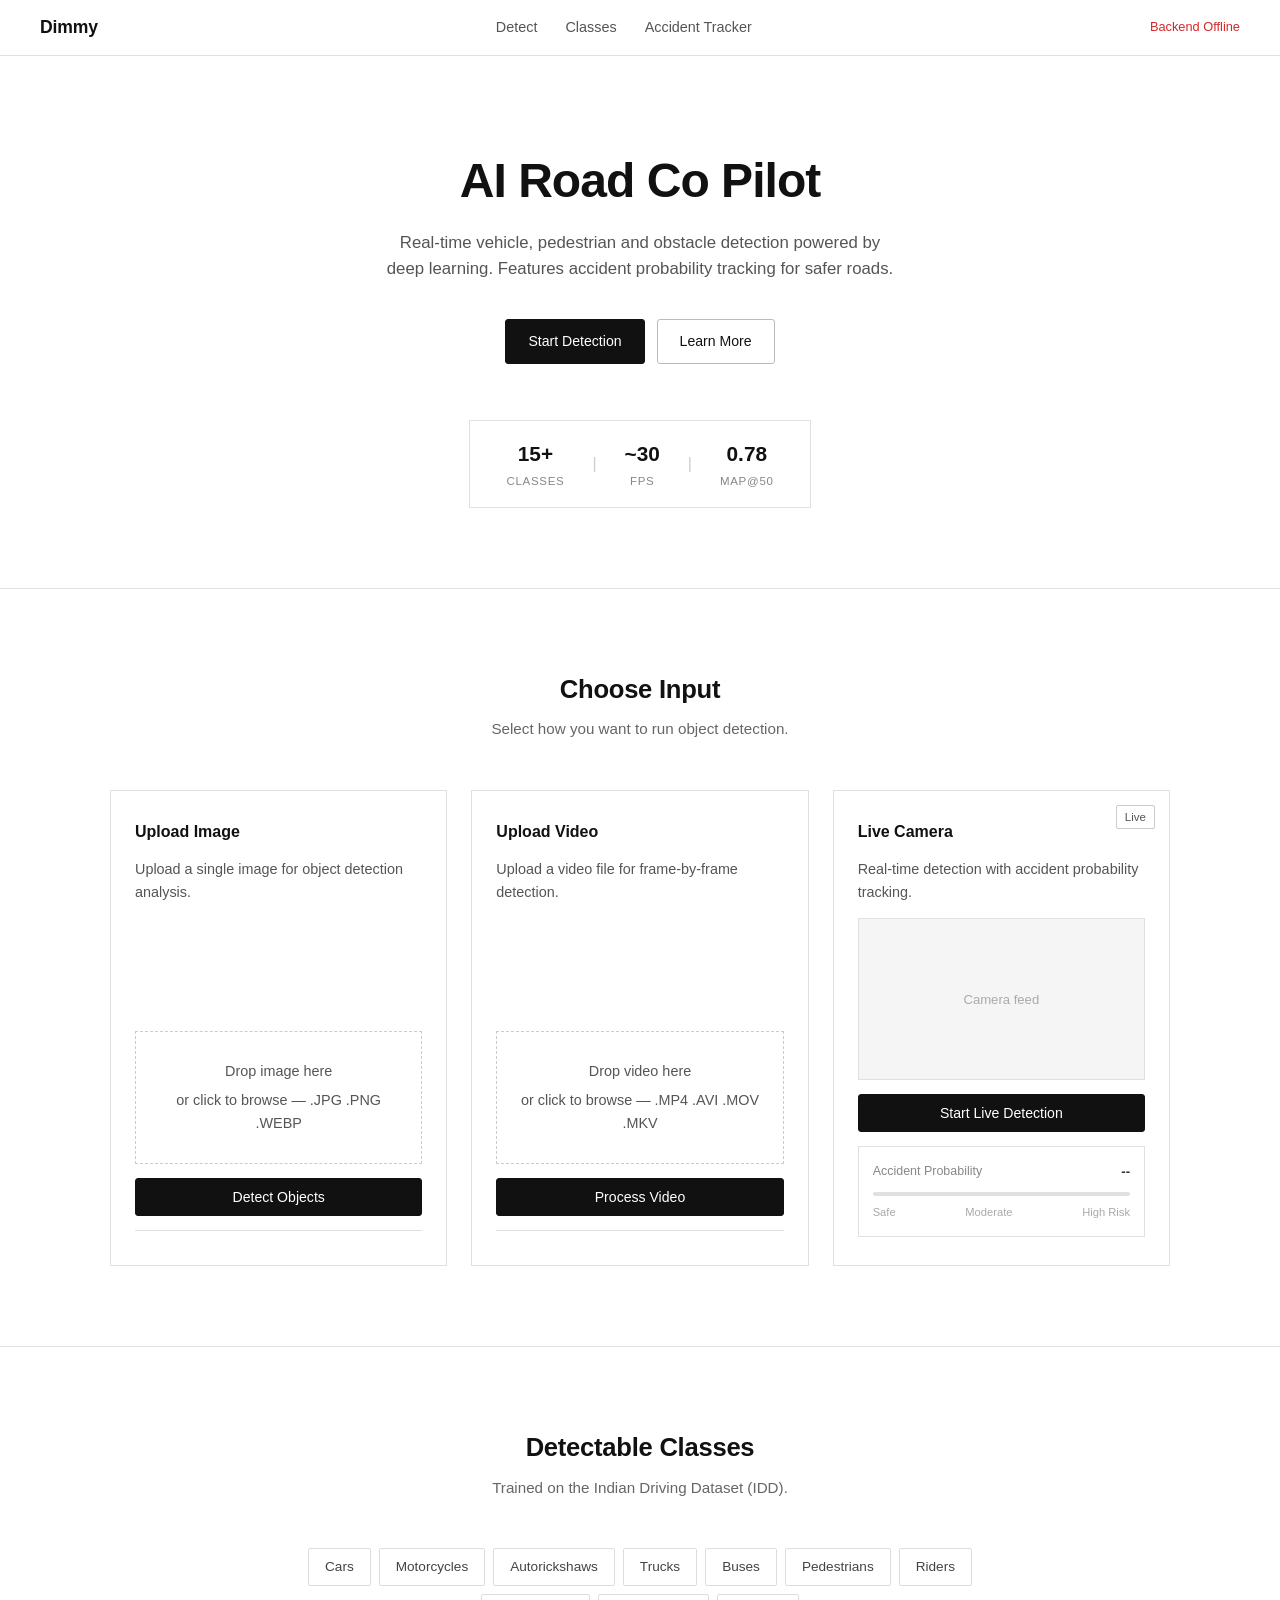
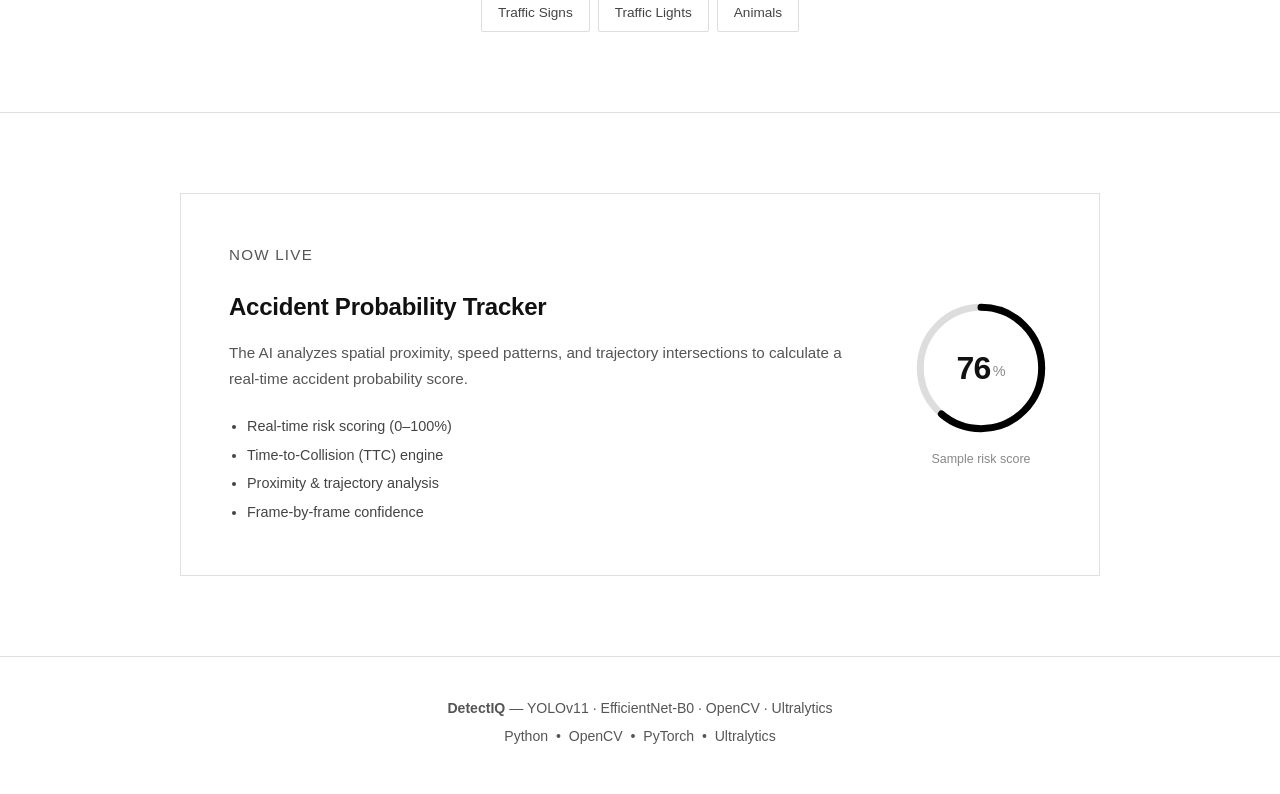
==== commit 41d580ab: "Add files via upload" ====
--- a/frontend/index.html
+++ b/frontend/index.html
@@ -18,7 +18,7 @@
             <a href="#classes">Classes</a>
             <a href="#accident">Accident Tracker</a>
         </div>
-        <span class="nav-status">System Online</span>
+        <span class="nav-status" id="nav-status">Connecting…</span>
     </nav>
 
     <section class="hero">
@@ -68,6 +68,8 @@
                     <input type="file" id="input-image" accept="image/*" hidden>
                 </div>
                 <button class="btn btn-primary" id="btn-detect-image">Detect Objects</button>
+                <p class="status-msg" id="status-image" hidden></p>
+                <div class="result-panel" id="result-image" hidden></div>
             </div>
 
             <div class="detect-card">
@@ -79,6 +81,8 @@
                     <input type="file" id="input-video" accept="video/*" hidden>
                 </div>
                 <button class="btn btn-primary" id="btn-detect-video">Process Video</button>
+                <p class="status-msg" id="status-video" hidden></p>
+                <div class="result-panel" id="result-video" hidden></div>
             </div>
 
             <div class="detect-card">
@@ -90,8 +94,10 @@
                         <span>Camera feed</span>
                     </div>
                     <video id="live-video" autoplay muted playsinline hidden></video>
+                    <img id="live-annotated" alt="Annotated live feed" hidden>
                 </div>
                 <button class="btn btn-primary" id="btn-start-camera">Start Live Detection</button>
+                <p class="status-msg" id="status-live" hidden></p>
                 <div class="accident-widget">
                     <div class="widget-header">
                         <span class="widget-label">Accident Probability</span>
@@ -137,7 +143,7 @@
     <section class="accident-section" id="accident">
         <div class="accident-card">
             <div class="accident-content">
-                <p class="coming-soon">Coming Soon</p>
+                <p class="coming-soon">Now Live</p>
                 <h2>Accident Probability Tracker</h2>
                 <p>
                     The AI analyzes spatial proximity, speed patterns, and trajectory intersections
@@ -175,36 +181,127 @@
     </footer>
 
     <script>
-        document.getElementById('drop-zone-image').addEventListener('click', () => {
-            document.getElementById('input-image').click();
-        });
-        document.getElementById('drop-zone-video').addEventListener('click', () => {
-            document.getElementById('input-video').click();
-        });
-
-        document.getElementById('input-image').addEventListener('change', function () {
-            if (this.files.length) {
-                const zone = document.getElementById('drop-zone-image');
-                zone.querySelector('.upload-text').textContent = this.files[0].name;
+        // ── API connection ──────────────────────────────────────────────
+        // Works when the page is served by `python backend/server.py` (same origin)
+        // and also when index.html is opened directly / from another dev server.
+        const API_CANDIDATES = [location.origin.startsWith('http') ? '' : null, 'http://localhost:8000', 'http://127.0.0.1:8000']
+            .filter(v => v !== null);
+        let apiBase = null;
+        let apiHealth = null;
+
+        async function findApi() {
+            for (const base of API_CANDIDATES) {
+                try {
+                    const r = await fetch(base + '/api/health', { cache: 'no-store' });
+                    if (r.ok) { apiBase = base; apiHealth = await r.json(); return true; }
+                } catch (_) { /* try next */ }
+            }
+            return false;
+        }
+
+        async function ensureApi() {
+            if (apiBase !== null) return true;
+            const ok = await findApi();
+            updateNavStatus(ok);
+            return ok;
+        }
+
+        function updateNavStatus(online) {
+            const el = document.getElementById('nav-status');
+            if (!online) { el.textContent = 'Backend Offline'; el.classList.add('nav-status--offline'); return; }
+            el.classList.remove('nav-status--offline');
+            el.textContent = apiHealth && apiHealth.using_fallback_model ? 'Online · stock model' : 'System Online';
+            if (apiHealth && apiHealth.using_fallback_model) {
+                el.title = 'Trained weights not found (' + apiHealth.yolo_weights + '). Using a generic COCO model.';
+            }
+        }
+
+        async function api(path, options) {
+            if (!(await ensureApi())) {
+                throw new Error('Cannot reach the Dimmy backend. Start it with:  python backend/server.py');
+            }
+            const res = await fetch(apiBase + path, options);
+            if (!res.ok) {
+                let detail = res.statusText;
+                try { detail = (await res.json()).detail || detail; } catch (_) { /* not json */ }
+                throw new Error(detail);
+            }
+            return res.json();
+        }
+
+        findApi().then(updateNavStatus);
+        setInterval(() => { if (apiBase === null) findApi().then(updateNavStatus); }, 5000);
+
+        // ── helpers ─────────────────────────────────────────────────────
+        function el(tag, cls, text) {
+            const e = document.createElement(tag);
+            if (cls) e.className = cls;
+            if (text !== undefined) e.textContent = text;
+            return e;
+        }
+        function setStatus(id, msg, isError) {
+            const s = document.getElementById(id);
+            s.hidden = !msg;
+            s.textContent = msg || '';
+            s.classList.toggle('status-msg--error', !!isError);
+        }
+        function chips(counts) {
+            const wrap = el('div', 'result-chips');
+            Object.entries(counts || {}).forEach(([k, v]) => wrap.appendChild(el('span', 'chip chip--small', k + ' × ' + v)));
+            return wrap;
+        }
+        function signList(signs) {
+            const wrap = el('div', 'result-signs');
+            (signs || []).forEach(s => wrap.appendChild(el('p', null, 'Sign: ' + s.name + ' (' + Number(s.confidence).toFixed(0) + '%)')));
+            return wrap;
+        }
+        const LEVEL_COLOURS = { SAFE: '#1a9c4b', CAUTION: '#e0a100', CRITICAL: '#d62828' };
+        function riskLine(pct, level, extra) {
+            const p = el('p', 'risk-line');
+            p.style.color = LEVEL_COLOURS[level] || '#111';
+            p.textContent = 'Peak accident risk: ' + Number(pct).toFixed(0) + '% (' + level + ')' + (extra || '');
+            return p;
+        }
+        function sparkline(timeline) {
+            if (!timeline || timeline.length < 2) return null;
+            const W = 300, H = 50, tMax = timeline[timeline.length - 1][0] || 1;
+            const pts = timeline.map(([t, r]) => (t / tMax * W).toFixed(1) + ',' + (H - r / 100 * H).toFixed(1)).join(' ');
+            const ns = 'http://www.w3.org/2000/svg';
+            const svg = document.createElementNS(ns, 'svg');
+            svg.setAttribute('viewBox', '0 0 ' + W + ' ' + H);
+            svg.setAttribute('class', 'sparkline');
+            const line = document.createElementNS(ns, 'polyline');
+            line.setAttribute('points', pts);
+            line.setAttribute('fill', 'none');
+            line.setAttribute('stroke', '#111');
+            line.setAttribute('stroke-width', '1.5');
+            svg.appendChild(line);
+            return svg;
+        }
+
+        // ── file pickers / drag & drop ──────────────────────────────────
+        function wireZone(zoneId, inputId) {
+            const zone = document.getElementById(zoneId);
+            const input = document.getElementById(inputId);
+            const refresh = () => {
+                if (!input.files.length) return;
+                zone.querySelector('.upload-text').textContent = input.files[0].name;
                 zone.querySelector('.upload-hint').textContent = 'File selected';
                 zone.classList.add('upload-zone--selected');
-            }
-        });
-        document.getElementById('input-video').addEventListener('change', function () {
-            if (this.files.length) {
-                const zone = document.getElementById('drop-zone-video');
-                zone.querySelector('.upload-text').textContent = this.files[0].name;
-                zone.querySelector('.upload-hint').textContent = 'File selected';
-                zone.classList.add('upload-zone--selected');
-            }
-        });
-
-        ['drop-zone-image', 'drop-zone-video'].forEach(id => {
-            const zone = document.getElementById(id);
+            };
+            zone.addEventListener('click', () => input.click());
+            input.addEventListener('change', refresh);
             zone.addEventListener('dragover', e => { e.preventDefault(); zone.classList.add('upload-zone--hover'); });
             zone.addEventListener('dragleave', () => zone.classList.remove('upload-zone--hover'));
-            zone.addEventListener('drop', e => { e.preventDefault(); zone.classList.remove('upload-zone--hover'); });
-        });
+            zone.addEventListener('drop', e => {
+                e.preventDefault();
+                zone.classList.remove('upload-zone--hover');
+                // the original handler never actually stored the dropped file
+                if (e.dataTransfer.files.length) { input.files = e.dataTransfer.files; refresh(); }
+            });
+        }
+        wireZone('drop-zone-image', 'input-image');
+        wireZone('drop-zone-video', 'input-video');
 
         document.querySelectorAll('a[href^="#"]').forEach(link => {
             link.addEventListener('click', e => {
@@ -213,17 +310,165 @@
             });
         });
 
-        document.getElementById('btn-start-camera').addEventListener('click', async () => {
+        // ── image detection ─────────────────────────────────────────────
+        document.getElementById('btn-detect-image').addEventListener('click', async function () {
+            const file = document.getElementById('input-image').files[0];
+            const panel = document.getElementById('result-image');
+            if (!file) { setStatus('status-image', 'Choose an image first.', true); return; }
+            this.disabled = true;
+            panel.hidden = true;
+            setStatus('status-image', 'Detecting…');
             try {
-                const stream = await navigator.mediaDevices.getUserMedia({ video: true });
-                const video = document.getElementById('live-video');
-                video.srcObject = stream;
-                video.hidden = false;
-                document.querySelector('.live-placeholder').hidden = true;
+                const fd = new FormData();
+                fd.append('file', file);
+                const r = await api('/api/detect/image', { method: 'POST', body: fd });
+                panel.replaceChildren();
+                const img = el('img', 'result-media');
+                img.src = r.image;
+                img.alt = 'Detection result';
+                panel.appendChild(img);
+                const total = Object.values(r.class_counts).reduce((a, b) => a + b, 0);
+                panel.appendChild(el('p', 'result-meta', total + ' object' + (total === 1 ? '' : 's') + ' · ' + r.inference_ms + ' ms'));
+                panel.appendChild(chips(r.class_counts));
+                panel.appendChild(signList(r.signs));
+                if (r.using_fallback_model) {
+                    panel.appendChild(el('p', 'status-msg', 'Using the generic stock model - trained IDD weights were not found.'));
+                }
+                panel.hidden = false;
+                setStatus('status-image', '');
             } catch (err) {
-                alert('Could not access camera: ' + err.message);
+                setStatus('status-image', err.message, true);
+            } finally {
+                this.disabled = false;
             }
         });
+
+        // ── video detection ─────────────────────────────────────────────
+        document.getElementById('btn-detect-video').addEventListener('click', async function () {
+            const file = document.getElementById('input-video').files[0];
+            const panel = document.getElementById('result-video');
+            if (!file) { setStatus('status-video', 'Choose a video first.', true); return; }
+            this.disabled = true;
+            panel.hidden = true;
+            setStatus('status-video', 'Processing video - this can take a few minutes…');
+            try {
+                const fd = new FormData();
+                fd.append('file', file);
+                const r = await api('/api/detect/video', { method: 'POST', body: fd });
+                const url = apiBase + r.video_url;
+                panel.replaceChildren();
+                if (r.browser_playable) {
+                    const v = el('video', 'result-media');
+                    v.src = url; v.controls = true; v.playsInline = true;
+                    panel.appendChild(v);
+                } else {
+                    panel.appendChild(el('p', 'status-msg', 'Install ffmpeg to preview in the browser - download the result instead.'));
+                }
+                const dl = el('a', 'result-link', 'Download processed video');
+                dl.href = url; dl.download = 'dimmy_result.mp4';
+                panel.appendChild(dl);
+                panel.appendChild(el('p', 'result-meta',
+                    r.frames + ' frames · ' + r.duration_s + ' s' + (r.truncated ? ' (truncated to frame limit)' : '')));
+                panel.appendChild(riskLine(r.max_risk_pct, r.risk_level, ' at ' + r.peak_risk_time_s + ' s'));
+                const spark = sparkline(r.risk_timeline);
+                if (spark) panel.appendChild(spark);
+                panel.appendChild(chips(r.class_counts));
+                panel.appendChild(signList(r.signs));
+                panel.hidden = false;
+                setStatus('status-video', '');
+            } catch (err) {
+                setStatus('status-video', err.message, true);
+            } finally {
+                this.disabled = false;
+            }
+        });
+
+        // ── live camera ─────────────────────────────────────────────────
+        const liveBtn = document.getElementById('btn-start-camera');
+        const liveVideo = document.getElementById('live-video');
+        const liveImg = document.getElementById('live-annotated');
+        const livePlaceholder = document.querySelector('.live-placeholder');
+        let liveStream = null, liveRunning = false, liveSession = null;
+
+        function setAccident(pct, level) {
+            const value = document.getElementById('accident-value');
+            const fill = document.getElementById('accident-fill');
+            if (pct === null) { value.textContent = '--'; fill.style.width = '0%'; fill.style.background = ''; return; }
+            value.textContent = Math.round(pct) + '% · ' + level;
+            fill.style.width = Math.min(100, pct) + '%';
+            fill.style.background = LEVEL_COLOURS[level] || '#111';
+        }
+
+        async function startLive() {
+            setStatus('status-live', '');
+            if (!(await ensureApi())) {
+                setStatus('status-live', 'Cannot reach the Dimmy backend. Start it with:  python backend/server.py', true);
+                return;
+            }
+            try {
+                liveStream = await navigator.mediaDevices.getUserMedia({ video: { width: 640, height: 480 } });
+            } catch (err) {
+                setStatus('status-live', 'Could not access camera: ' + err.message, true);
+                return;
+            }
+            liveSession = 's' + Math.random().toString(36).slice(2, 12);
+            liveVideo.srcObject = liveStream;
+            liveVideo.hidden = false;
+            liveVideo.classList.remove('capture-only');
+            liveImg.hidden = true;
+            livePlaceholder.hidden = true;
+            liveRunning = true;
+            liveBtn.textContent = 'Stop Live Detection';
+            liveLoop();
+        }
+
+        async function stopLive() {
+            liveRunning = false;
+            if (liveStream) liveStream.getTracks().forEach(t => t.stop());
+            liveStream = null;
+            liveVideo.srcObject = null;
+            liveVideo.hidden = true;
+            liveImg.hidden = true;
+            livePlaceholder.hidden = false;
+            liveBtn.textContent = 'Start Live Detection';
+            setAccident(null);
+            if (apiBase !== null && liveSession) {
+                const fd = new FormData();
+                fd.append('session', liveSession);
+                fetch(apiBase + '/api/live/reset', { method: 'POST', body: fd }).catch(() => { });
+            }
+        }
+
+        async function liveLoop() {
+            const canvas = document.createElement('canvas');
+            const ctx = canvas.getContext('2d');
+            while (liveRunning) {
+                try {
+                    if (liveVideo.readyState < 2 || !liveVideo.videoWidth) { await new Promise(r => setTimeout(r, 100)); continue; }
+                    canvas.width = liveVideo.videoWidth;
+                    canvas.height = liveVideo.videoHeight;
+                    ctx.drawImage(liveVideo, 0, 0);
+                    const blob = await new Promise(res => canvas.toBlob(res, 'image/jpeg', 0.7));
+                    const fd = new FormData();
+                    fd.append('file', blob, 'frame.jpg');
+                    fd.append('session', liveSession);
+                    // sequential on purpose: never queue frames faster than the server can process them
+                    const r = await api('/api/live/frame', { method: 'POST', body: fd });
+                    if (!liveRunning) break;
+                    liveImg.src = r.image;
+                    liveImg.hidden = false;
+                    liveVideo.classList.add('capture-only');   // keep decoding for capture, but hide it
+                    setAccident(r.max_risk_pct, r.risk_level);
+                    setStatus('status-live', r.object_count + ' tracked · ' + r.inference_ms + ' ms/frame');
+                } catch (err) {
+                    setStatus('status-live', err.message, true);
+                    await new Promise(r => setTimeout(r, 1500));
+                }
+            }
+        }
+
+        liveBtn.addEventListener('click', () => (liveRunning ? stopLive() : startLive()));
+        window.addEventListener('beforeunload', () => { if (liveStream) liveStream.getTracks().forEach(t => t.stop()); });
     </script>
 
 </body>
--- a/frontend/style.css
+++ b/frontend/style.css
@@ -534,4 +534,94 @@
         gap: 16px;
         padding: 16px 24px;
     }
-}+}
+
+/* ── API results / status (added with backend wiring) ───────── */
+
+.nav-status--offline {
+    color: #d62828;
+}
+
+.status-msg {
+    font-size: 0.8rem;
+    color: #555;
+    flex: none;
+}
+
+.status-msg--error {
+    color: #d62828;
+}
+
+.result-panel {
+    display: flex;
+    flex-direction: column;
+    gap: 8px;
+    padding-top: 6px;
+    border-top: 1px solid #e0e0e0;
+}
+
+.result-media {
+    width: 100%;
+    max-height: 340px;
+    object-fit: contain;
+    background: #f5f5f5;
+    border: 1px solid #e0e0e0;
+}
+
+.result-meta {
+    font-size: 0.8rem;
+    color: #666;
+    flex: none;
+}
+
+.result-chips {
+    display: flex;
+    flex-wrap: wrap;
+    gap: 6px;
+}
+
+.chip--small {
+    padding: 3px 10px;
+    font-size: 0.75rem;
+}
+
+.result-signs p {
+    font-size: 0.8rem;
+    color: #333;
+}
+
+.result-link {
+    font-size: 0.82rem;
+    text-decoration: underline;
+}
+
+.risk-line {
+    font-size: 0.85rem;
+    font-weight: 600;
+    flex: none;
+}
+
+.sparkline {
+    width: 100%;
+    height: 50px;
+    border: 1px solid #e0e0e0;
+    background: #fafafa;
+}
+
+#live-annotated {
+    width: 100%;
+    height: 100%;
+    object-fit: cover;
+}
+
+#live-video.capture-only {
+    position: absolute;
+    width: 1px;
+    height: 1px;
+    opacity: 0;
+    pointer-events: none;
+}
+
+.live-preview {
+    position: relative;
+}
